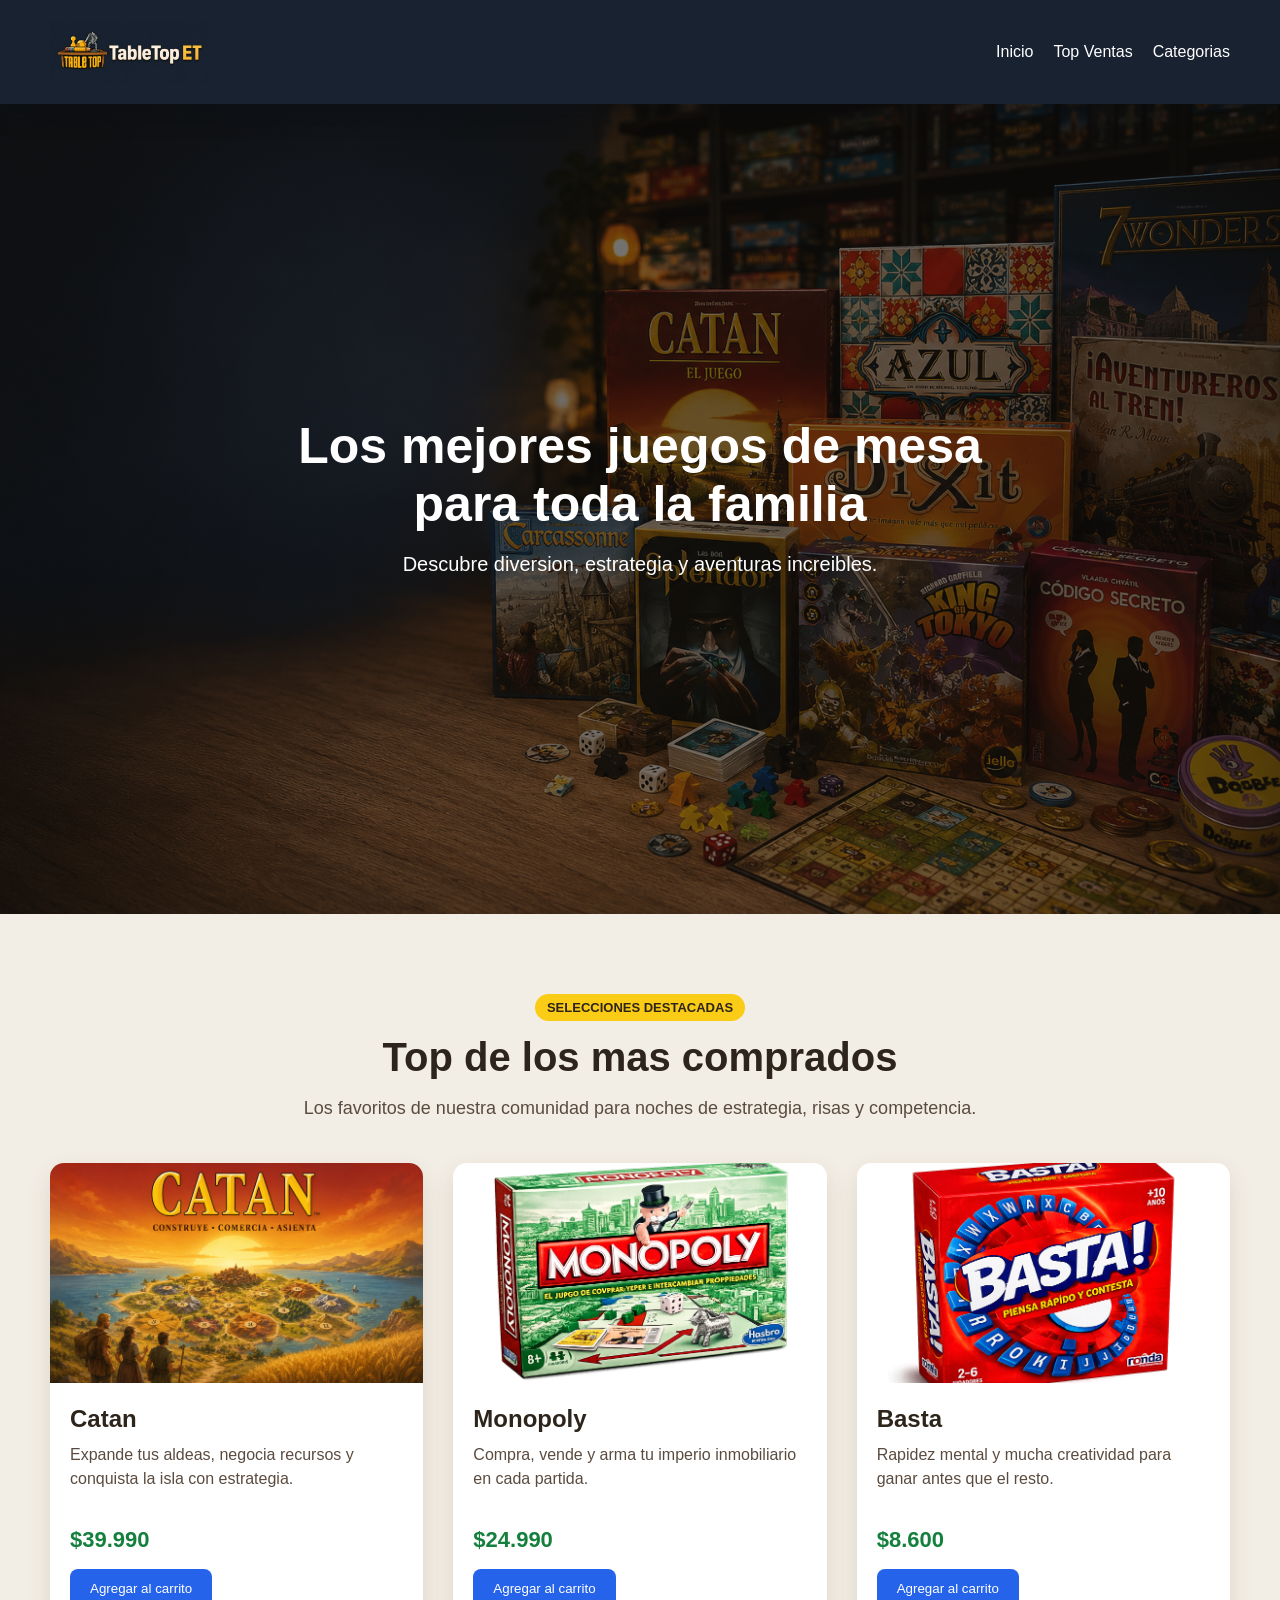
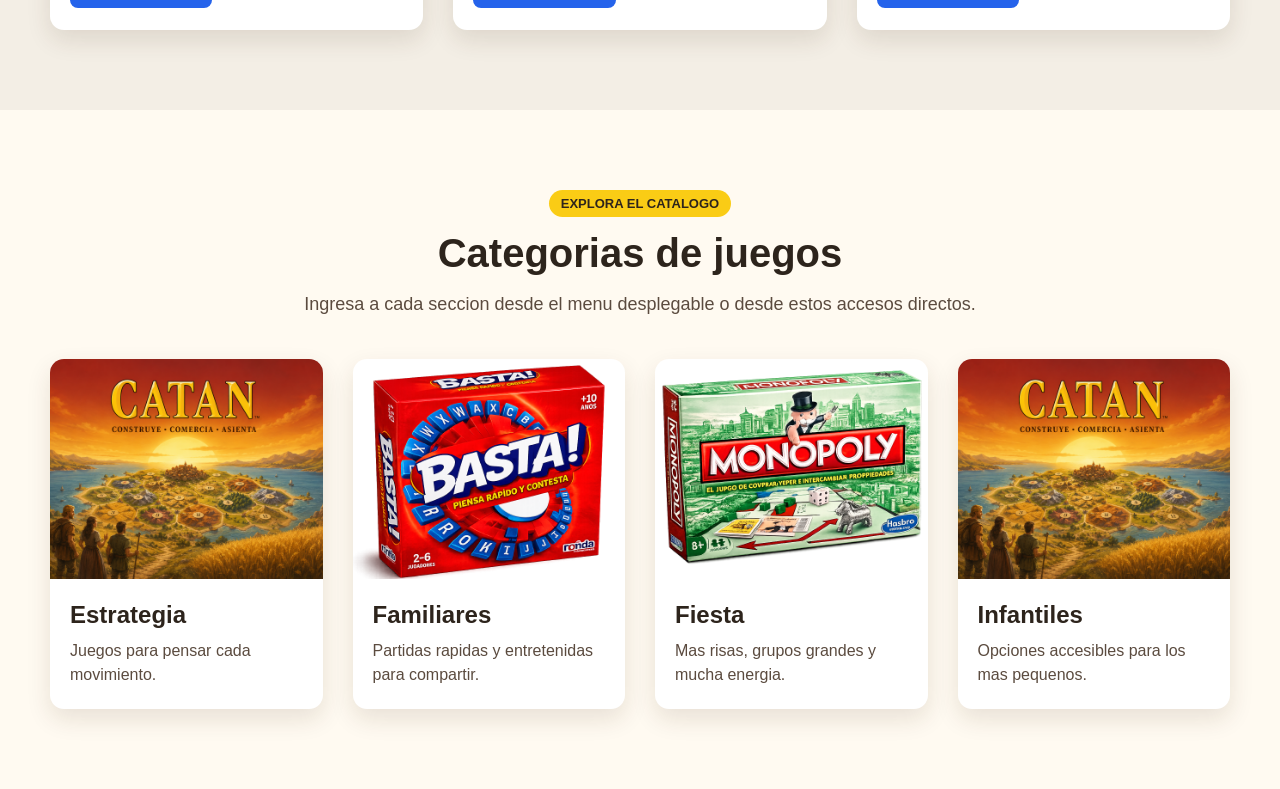
==== index.html @ 12d7c167 "Inicio Web" ====
<!DOCTYPE html>
<html lang="es">
<head>
    <meta charset="UTF-8">
    <meta name="viewport" content="width=device-width, initial-scale=1.0">
    <title>TableTop ET</title>
    <link rel="stylesheet" href="css/style.css">
</head>
<body>
    <header>
        <div class="logo">
            <a href="index.html" class="logo-link">
                <img src="img/logo-navbar.png" alt="Logo de TableTop ET" class="logo-image">
            </a>
        </div>

        <nav>
            <ul>
                <li><a href="index.html#inicio">Inicio</a></li>
                <li><a href="index.html#top">Top Ventas</a></li>
                <li class="dropdown">
                    <a href="index.html#categorias">Categorias</a>
                    <ul class="dropdown-menu">
                        <li><a href="estrategia.html">Estrategia</a></li>
                        <li><a href="familiares.html">Familiares</a></li>
                        <li><a href="fiesta.html">Fiesta</a></li>
                        <li><a href="infantiles.html">Infantiles</a></li>
                    </ul>
                </li>
            </ul>
        </nav>
    </header>

    <section class="hero" id="inicio">
        <div class="hero-content">
            <h2>Los mejores juegos de mesa para toda la familia</h2>
            <p>Descubre diversion, estrategia y aventuras increibles.</p>
        </div>
    </section>

    <section class="productos" id="top">
        <div class="section-heading">
            <span class="eyebrow">Selecciones destacadas</span>
            <h2>Top de los mas comprados</h2>
            <p>Los favoritos de nuestra comunidad para noches de estrategia, risas y competencia.</p>
        </div>

        <div class="contenedor-productos">
            <div class="card">
                <img src="img/catan.png" alt="Catan">
                <h3>Catan</h3>
                <p>Expande tus aldeas, negocia recursos y conquista la isla con estrategia.</p>
                <span>$39.990</span>
                <button onclick="agregarCarrito('Catan')">Agregar al carrito</button>
            </div>

            <div class="card">
                <img src="img/monopoly.png" alt="Monopoly">
                <h3>Monopoly</h3>
                <p>Compra, vende y arma tu imperio inmobiliario en cada partida.</p>
                <span>$24.990</span>
                <button onclick="agregarCarrito('Monopoly')">Agregar al carrito</button>
            </div>

            <div class="card">
                <img src="img/basta.png" alt="Basta">
                <h3>Basta</h3>
                <p>Rapidez mental y mucha creatividad para ganar antes que el resto.</p>
                <span>$8.600</span>
                <button onclick="agregarCarrito('Basta')">Agregar al carrito</button>
            </div>
        </div>
    </section>

    <section class="categorias" id="categorias">
        <div class="section-heading">
            <span class="eyebrow">Explora el catalogo</span>
            <h2>Categorias de juegos</h2>
            <p>Ingresa a cada seccion desde el menu desplegable o desde estos accesos directos.</p>
        </div>

        <div class="contenedor-categorias">
            <a class="categoria-link" href="estrategia.html">
                <img src="img/catan.png" alt="Categoria Estrategia">
                <div class="categoria-link-texto">
                    <h3>Estrategia</h3>
                    <p>Juegos para pensar cada movimiento.</p>
                </div>
            </a>

            <a class="categoria-link" href="familiares.html">
                <img src="img/basta.png" alt="Categoria Familiares">
                <div class="categoria-link-texto">
                    <h3>Familiares</h3>
                    <p>Partidas rapidas y entretenidas para compartir.</p>
                </div>
            </a>

            <a class="categoria-link" href="fiesta.html">
                <img src="img/monopoly.png" alt="Categoria Fiesta">
                <div class="categoria-link-texto">
                    <h3>Fiesta</h3>
                    <p>Mas risas, grupos grandes y mucha energia.</p>
                </div>
            </a>

            <a class="categoria-link" href="infantiles.html">
                <img src="img/catan.png" alt="Categoria Infantiles">
                <div class="categoria-link-texto">
                    <h3>Infantiles</h3>
                    <p>Opciones accesibles para los mas pequenos.</p>
                </div>
            </a>
        </div>
    </section>

    <script src="js/script.js"></script>
</body>
</html>
---- css/style.css ----
:root {
    --color-brand-dark: #182230;
    --color-brand-gold: #f4c542;
    --color-accent: #facc15;
    --color-accent-hover: #eab308;
    --color-page-bg: #f3eee5;
    --color-section-bg: #fffaf1;
    --color-surface: white;
    --color-text: #2d241c;
    --color-text-soft: #5b4b3f;
    --color-text-light: white;
    --color-text-warm: #fff4df;
    --color-success: #15803d;
    --color-button: #2563eb;
    --color-button-hover: #1d4ed8;
    --overlay-hero-start: rgba(20, 17, 14, 0.6);
    --overlay-hero-end: rgba(20, 17, 14, 0.55);
    --overlay-dropdown-hover: rgba(244, 197, 66, 0.18);
    --overlay-mobile-menu: rgba(255, 255, 255, 0.08);
    --overlay-mobile-menu-hover: rgba(250, 204, 21, 0.2);
    --shadow-header: 0 10px 22px rgba(10, 15, 22, 0.3);
    --shadow-dropdown: 0 12px 26px rgba(0, 0, 0, 0.18);
    --shadow-card: 0 10px 24px rgba(69, 44, 17, 0.12);
    --shadow-card-hover: 0 16px 30px rgba(69, 44, 17, 0.18);
    --radius-sm: 8px;
    --radius-md: 10px;
    --radius-lg: 14px;
    --radius-pill: 999px;
    --transition-base: 0.3s;
    --section-padding: 80px 50px;
    --section-padding-mobile: 60px 20px;
    --grid-gap: 30px;
}

* {
    margin: 0;
    padding: 0;
    box-sizing: border-box;
    font-family: Arial, Helvetica, sans-serif;
}

body {
    background: var(--color-page-bg);
    color: var(--color-text);
}

header {
    background-color: var(--color-brand-dark);
    color: var(--color-text-light);
    display: flex;
    justify-content: space-between;
    align-items: center;
    padding: 20px 50px;
    position: sticky;
    top: 0;
    z-index: 1000;
    box-shadow: var(--shadow-header);
}

.logo-link {
    display: flex;
    align-items: center;
    color: var(--color-text-light);
    text-decoration: none;
}

.logo-image {
    display: block;
    width: auto;
    height: 64px;
    object-fit: contain;
    filter: none;
    background-color: var(--color-brand-dark);
}

nav ul {
    list-style: none;
    display: flex;
    align-items: center;
    gap: 20px;
}

nav li {
    position: relative;
}

nav a {
    text-decoration: none;
    color: var(--color-text-light);
    transition: var(--transition-base);
}

nav a:hover {
    color: var(--color-brand-gold);
}

.dropdown-menu {
    position: absolute;
    top: 100%;
    left: 0;
    min-width: 180px;
    padding: 8px 0;
    display: none;
    flex-direction: column;
    gap: 0;
    background: var(--color-brand-dark);
    border-radius: var(--radius-md);
    box-shadow: var(--shadow-dropdown);
}

.dropdown:hover .dropdown-menu {
    display: flex;
}

.dropdown {
    position: relative;
}

.dropdown::after {
    content: "";
    position: absolute;
    left: 0;
    top: 100%;
    width: 100%;
    height: 10px;
}

.dropdown-menu li {
    width: 100%;
}

.dropdown-menu a {
    display: block;
    padding: 10px 16px;
    color: var(--color-text-warm);
}

.dropdown-menu a:hover {
    background: var(--overlay-dropdown-hover);
    color: var(--color-brand-gold);
}

.hero,
.page-hero {
    min-height: 90vh;
    padding: 40px 20px;
    background: linear-gradient(var(--overlay-hero-start), var(--overlay-hero-end)),
    url("../img/fondo.png");
    background-size: cover;
    background-position: center;
    display: flex;
    justify-content: center;
    align-items: center;
    text-align: center;
    color: var(--color-text-light);
}

.page-hero {
    min-height: 55vh;
}

.hero-content {
    max-width: 720px;
}

.hero-content h2 {
    font-size: 50px;
    margin-bottom: 20px;
}

.hero-content p {
    font-size: 20px;
    margin-bottom: 25px;
}

.hero-content button,
.hero-link {
    display: inline-block;
    padding: 15px 30px;
    border: none;
    background-color: var(--color-accent);
    color: black;
    font-size: 16px;
    cursor: pointer;
    border-radius: var(--radius-sm);
    transition: var(--transition-base);
    text-decoration: none;
}

.hero-content button:hover,
.hero-link:hover {
    background-color: var(--color-accent-hover);
}

.productos,
.categorias {
    padding: var(--section-padding);
}

.categorias {
    background: var(--color-section-bg);
}

.section-heading {
    max-width: 760px;
    margin: 0 auto 40px;
    text-align: center;
}

.section-heading.section-heading-left {
    margin: 0 0 40px;
    text-align: left;
}

.eyebrow {
    display: inline-block;
    margin-bottom: 14px;
    padding: 6px 12px;
    border-radius: var(--radius-pill);
    background: var(--color-accent);
    color: var(--color-text);
    font-size: 13px;
    font-weight: bold;
    text-transform: uppercase;
}

.section-heading h2 {
    margin-bottom: 14px;
    font-size: 40px;
}

.section-heading p {
    font-size: 18px;
    line-height: 1.6;
    color: var(--color-text-soft);
}

.contenedor-productos,
.contenedor-categorias {
    display: grid;
    grid-template-columns: repeat(auto-fit, minmax(240px, 1fr));
    gap: var(--grid-gap);
}

.card {
    background-color: var(--color-surface);
    border-radius: var(--radius-lg);
    overflow: hidden;
    box-shadow: var(--shadow-card);
    transition: transform var(--transition-base), box-shadow var(--transition-base);
}

.card:hover,
.categoria-link:hover {
    transform: translateY(-8px);
    box-shadow: var(--shadow-card-hover);
}

.card img,
.categoria-link img {
    width: 100%;
    height: 220px;
    object-fit: cover;
}

.card h3 {
    margin: 18px 20px 10px;
    font-size: 24px;
}

.card p {
    min-height: 72px;
    margin: 0 20px 12px;
    line-height: 1.5;
    color: var(--color-text-soft);
}

.card span {
    display: block;
    margin: 0 20px 16px;
    font-size: 22px;
    font-weight: bold;
    color: var(--color-success);
}

.card button {
    margin: 0 20px 22px;
    padding: 12px 20px;
    border: none;
    background-color: var(--color-button);
    color: var(--color-text-light);
    border-radius: var(--radius-sm);
    cursor: pointer;
    transition: var(--transition-base);
}

.card button:hover {
    background-color: var(--color-button-hover);
}

.categoria-link {
    display: block;
    background: var(--color-surface);
    border-radius: var(--radius-lg);
    overflow: hidden;
    color: inherit;
    text-decoration: none;
    box-shadow: var(--shadow-card);
    transition: transform var(--transition-base), box-shadow var(--transition-base);
}

.categoria-link-texto {
    padding: 18px 20px 22px;
}

.categoria-link-texto h3 {
    margin-bottom: 10px;
    font-size: 24px;
}

.categoria-link-texto p {
    color: var(--color-text-soft);
    line-height: 1.5;
}

@media (max-width: 768px) {
    header {
        flex-direction: column;
        gap: 15px;
        padding: 20px;
    }

    nav ul {
        flex-direction: column;
        text-align: center;
        gap: 12px;
    }

    .logo-image {
        height: 54px;
    }

    .dropdown-menu {
        position: static;
        display: flex;
        min-width: 100%;
        margin-top: 10px;
        box-shadow: none;
        background: var(--overlay-mobile-menu);
    }

    .dropdown-menu a {
        color: var(--color-text-light);
    }

    .dropdown-menu a:hover {
        background: var(--overlay-mobile-menu-hover);
        color: var(--color-accent);
    }

    .hero-content h2 {
        font-size: 35px;
    }

    .hero-content p,
    .section-heading p {
        font-size: 16px;
    }

    .productos,
    .categorias {
        padding: var(--section-padding-mobile);
    }

    .section-heading h2 {
        font-size: 32px;
    }
}
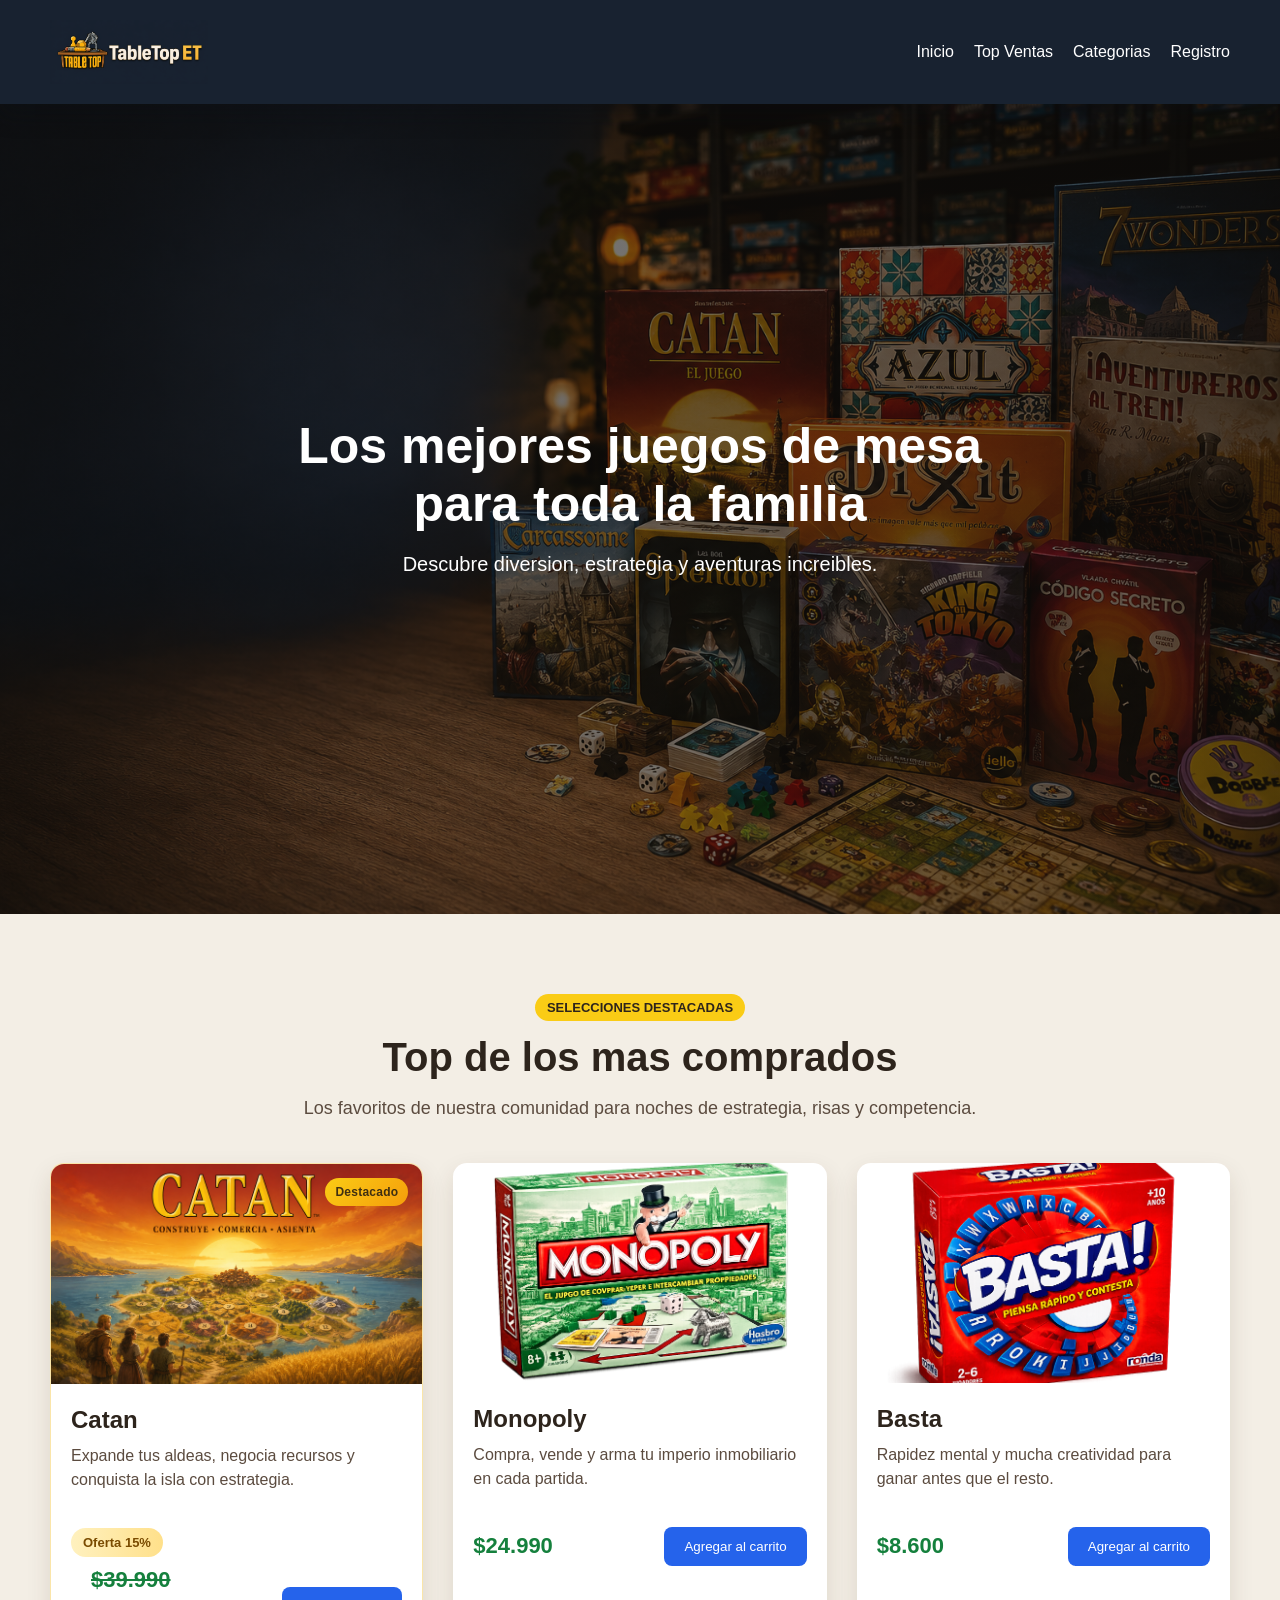
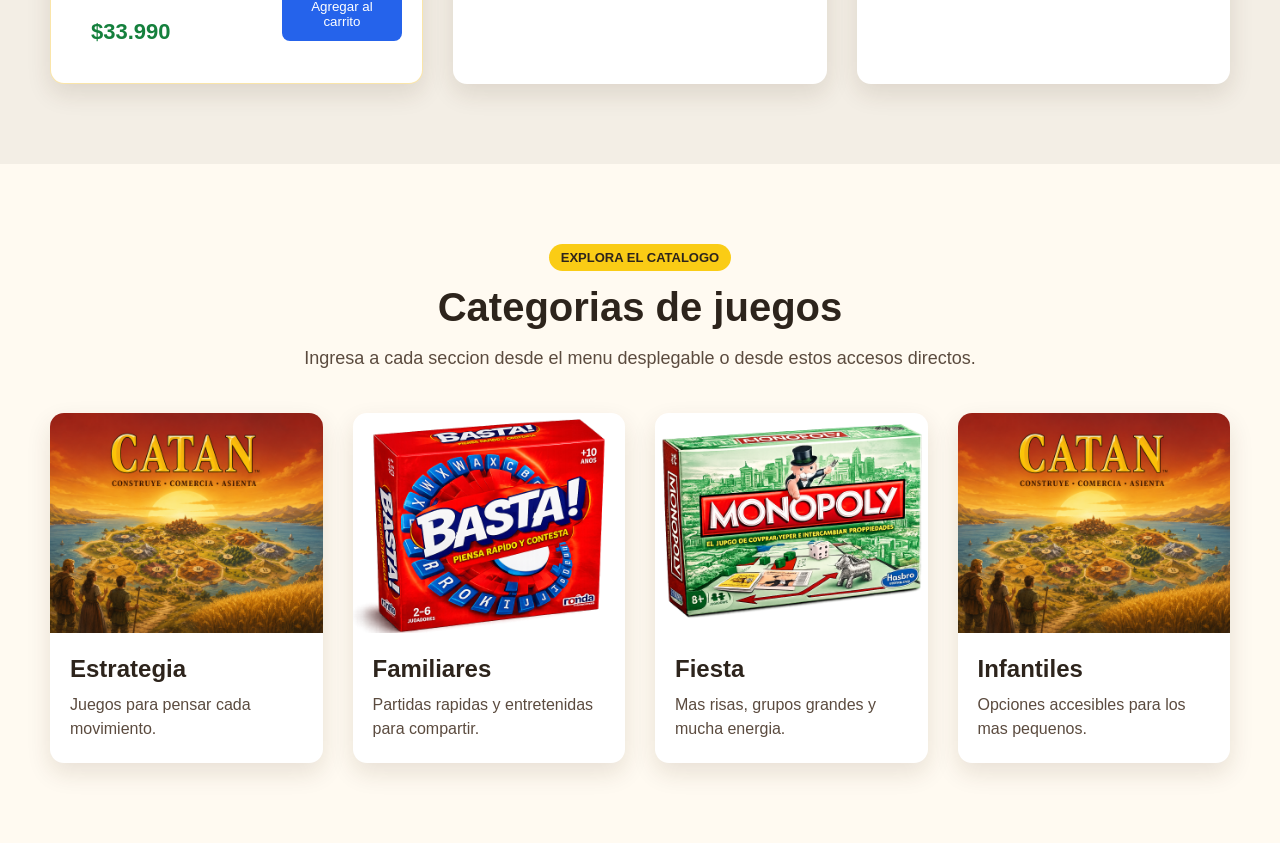
==== commit b8d6de0a: "update py" ====
--- a/index.html
+++ b/index.html
@@ -27,6 +27,7 @@
                         <li><a href="infantiles.html">Infantiles</a></li>
                     </ul>
                 </li>
+                <li><a href="formulario.html">Registro</a></li>
             </ul>
         </nav>
     </header>
@@ -46,28 +47,38 @@
         </div>
 
         <div class="contenedor-productos">
-            <div class="card">
+            <div class="card card-oferta">
                 <img src="img/catan.png" alt="Catan">
                 <h3>Catan</h3>
                 <p>Expande tus aldeas, negocia recursos y conquista la isla con estrategia.</p>
-                <span>$39.990</span>
-                <button onclick="agregarCarrito('Catan')">Agregar al carrito</button>
+                <div class="estado-descuento">Oferta 15%</div>
+                <div class="card-acciones">
+                    <div class="precio-contenedor">
+                        <span class="precio-original">$39.990</span>
+                        <span class="precio-oferta">$33.990</span>
+                    </div>
+                    <button onclick="agregarCarrito('Catan')">Agregar al carrito</button>
+                </div>
             </div>
 
             <div class="card">
                 <img src="img/monopoly.png" alt="Monopoly">
                 <h3>Monopoly</h3>
                 <p>Compra, vende y arma tu imperio inmobiliario en cada partida.</p>
-                <span>$24.990</span>
-                <button onclick="agregarCarrito('Monopoly')">Agregar al carrito</button>
+                <div class="card-acciones">
+                    <span>$24.990</span>
+                    <button onclick="agregarCarrito('Monopoly')">Agregar al carrito</button>
+                </div>
             </div>
 
             <div class="card">
                 <img src="img/basta.png" alt="Basta">
                 <h3>Basta</h3>
                 <p>Rapidez mental y mucha creatividad para ganar antes que el resto.</p>
-                <span>$8.600</span>
-                <button onclick="agregarCarrito('Basta')">Agregar al carrito</button>
+                <div class="card-acciones">
+                    <span>$8.600</span>
+                    <button onclick="agregarCarrito('Basta')">Agregar al carrito</button>
+                </div>
             </div>
         </div>
     </section>
--- a/css/style.css
+++ b/css/style.css
@@ -1,3 +1,6 @@
+/* =========================
+   Global
+========================= */
 :root {
     --color-brand-dark: #182230;
     --color-brand-gold: #f4c542;
@@ -32,6 +35,9 @@
     --grid-gap: 30px;
 }
 
+/* =========================
+   Base
+========================= */
 * {
     margin: 0;
     padding: 0;
@@ -44,6 +50,9 @@
     color: var(--color-text);
 }
 
+/* =========================
+   Header y Nav
+========================= */
 header {
     background-color: var(--color-brand-dark);
     color: var(--color-text-light);
@@ -92,6 +101,19 @@
 
 nav a:hover {
     color: var(--color-brand-gold);
+}
+
+.dropdown {
+    position: relative;
+}
+
+.dropdown::after {
+    content: "";
+    position: absolute;
+    left: 0;
+    top: 100%;
+    width: 100%;
+    height: 10px;
 }
 
 .dropdown-menu {
@@ -112,19 +134,6 @@
     display: flex;
 }
 
-.dropdown {
-    position: relative;
-}
-
-.dropdown::after {
-    content: "";
-    position: absolute;
-    left: 0;
-    top: 100%;
-    width: 100%;
-    height: 10px;
-}
-
 .dropdown-menu li {
     width: 100%;
 }
@@ -140,6 +149,9 @@
     color: var(--color-brand-gold);
 }
 
+/* =========================
+   Inicio
+========================= */
 .hero,
 .page-hero {
     min-height: 90vh;
@@ -161,11 +173,13 @@
 
 .hero-content {
     max-width: 720px;
+    animation: heroFadeUp 0.9s ease-out both;
 }
 
 .hero-content h2 {
     font-size: 50px;
     margin-bottom: 20px;
+    animation: heroGlow 4s ease-in-out infinite;
 }
 
 .hero-content p {
@@ -192,6 +206,9 @@
     background-color: var(--color-accent-hover);
 }
 
+/* =========================
+   General
+========================= */
 .productos,
 .categorias {
     padding: var(--section-padding);
@@ -235,6 +252,154 @@
     color: var(--color-text-soft);
 }
 
+/* =========================
+   Formulario
+========================= */
+.formulario-seccion {
+    padding: var(--section-padding);
+    background:
+        radial-gradient(circle at top left, rgba(244, 197, 66, 0.18), transparent 32%),
+        radial-gradient(circle at bottom right, rgba(24, 34, 48, 0.14), transparent 28%),
+        linear-gradient(180deg, #f8f1e6 0%, #efe4d3 100%);
+}
+
+.formulario-card {
+    max-width: 760px;
+    margin: 0 auto;
+    padding: 36px;
+    background:
+        linear-gradient(135deg, rgba(255, 250, 241, 0.98), rgba(255, 255, 255, 0.94));
+    border-radius: var(--radius-lg);
+    border: 1px solid rgba(91, 75, 63, 0.14);
+    box-shadow: 0 18px 40px rgba(69, 44, 17, 0.16);
+    position: relative;
+    overflow: hidden;
+}
+
+.formulario-card::before {
+    content: "";
+    position: absolute;
+    inset: 0 0 auto 0;
+    height: 8px;
+    background: linear-gradient(90deg, var(--color-brand-gold), var(--color-accent), #f59e0b);
+}
+
+.formulario-card .section-heading {
+    margin-bottom: 28px;
+}
+
+.formulario-registro {
+
+    display: grid;
+    gap: 14px;
+}
+
+.campo-formulario {
+    display: grid;
+    gap: 8px;
+}
+
+.campo-password {
+    position: relative;
+    display: flex;
+    align-items: center;
+    border: 1px solid #d8c8b4;
+    border-radius: var(--radius-sm);
+    background: #fffdf8;
+    overflow: hidden;
+    transition: border-color var(--transition-base), box-shadow var(--transition-base), transform var(--transition-base);
+}
+
+.formulario-registro label {
+    font-weight: bold;
+    color: var(--color-brand-dark);
+    letter-spacing: 0.01em;
+}
+
+.formulario-registro input,
+.formulario-registro select,
+.formulario-registro textarea {
+    width: 100%;
+    padding: 13px 15px;
+    border: 1px solid #d8c8b4;
+    border-radius: var(--radius-sm);
+    background: #fffdf8;
+    color: var(--color-text);
+    font: inherit;
+    transition: border-color var(--transition-base), box-shadow var(--transition-base), transform var(--transition-base);
+}
+
+.formulario-registro input::placeholder,
+.formulario-registro textarea::placeholder {
+    color: #8b7766;
+}
+
+.formulario-registro input:focus,
+.formulario-registro select:focus,
+.formulario-registro textarea:focus {
+    outline: none;
+    border-color: var(--color-brand-gold);
+    box-shadow: 0 0 0 4px rgba(244, 197, 66, 0.18);
+    transform: translateY(-1px);
+}
+
+.formulario-registro textarea {
+    resize: vertical;
+    min-height: 120px;
+}
+
+.campo-password input {
+    border: none;
+    border-radius: 0;
+    box-shadow: none;
+    background: transparent;
+    padding-right: 10px;
+}
+
+.campo-password input:focus {
+    border: none;
+    box-shadow: none;
+    transform: none;
+}
+
+.campo-password:focus-within {
+    border-color: var(--color-brand-gold);
+    box-shadow: 0 0 0 4px rgba(244, 197, 66, 0.18);
+    transform: translateY(-1px);
+}
+
+.mensaje-error {
+    min-height: 20px;
+    color: #b42318;
+    font-size: 14px;
+    font-weight: 600;
+}
+
+.mensaje-ayuda {
+    color: var(--color-text-soft);
+    font-size: 14px;
+}
+
+.campo-invalido {
+    border-color: #dc2626 !important;
+    box-shadow: 0 0 0 4px rgba(220, 38, 38, 0.12) !important;
+}
+
+.campo-valido {
+    border-color: #15803d !important;
+    box-shadow: 0 0 0 4px rgba(21, 128, 61, 0.12) !important;
+}
+
+.acciones-formulario {
+    display: flex;
+    gap: 14px;
+    flex-wrap: wrap;
+    margin-top: 6px;
+}
+
+/* =========================
+   Componentes 
+========================= */
 .contenedor-productos,
 .contenedor-categorias {
     display: grid;
@@ -248,6 +413,17 @@
     overflow: hidden;
     box-shadow: var(--shadow-card);
     transition: transform var(--transition-base), box-shadow var(--transition-base);
+    animation: cardReveal 0.75s ease both;
+}
+
+.contenedor-productos .card:nth-child(2),
+.contenedor-categorias > *:nth-child(2) {
+    animation-delay: 0.12s;
+}
+
+.contenedor-productos .card:nth-child(3),
+.contenedor-categorias > *:nth-child(3) {
+    animation-delay: 0.24s;
 }
 
 .card:hover,
@@ -273,6 +449,45 @@
     margin: 0 20px 12px;
     line-height: 1.5;
     color: var(--color-text-soft);
+}
+
+.estado-descuento {
+    display: inline-flex;
+    align-items: center;
+    margin: 0 20px 10px;
+    padding: 7px 12px;
+    border-radius: var(--radius-pill);
+    background: #f2e8d8;
+    color: #7b6145;
+    font-size: 13px;
+    font-weight: bold;
+}
+
+.card-oferta {
+    position: relative;
+    border: 1px solid rgba(244, 197, 66, 0.45);
+}
+
+.card-oferta::before {
+    content: "Destacado";
+    position: absolute;
+    top: 14px;
+    right: 14px;
+    padding: 7px 10px;
+    border-radius: var(--radius-pill);
+    background: linear-gradient(135deg, #facc15, #f59e0b);
+    color: #3f2f12;
+    font-size: 12px;
+    font-weight: bold;
+    letter-spacing: 0.02em;
+    animation: offerPulse 2.4s ease-in-out infinite;
+}
+
+.card-oferta .estado-descuento {
+    background: linear-gradient(90deg, #fff1bf, #ffe08a, #fff1bf);
+    background-size: 200% 100%;
+    color: #7a4b00;
+    animation: offerShimmer 2.8s linear infinite;
 }
 
 .card span {
@@ -283,8 +498,41 @@
     color: var(--color-success);
 }
 
+.card-acciones {
+    display: flex;
+    align-items: center;
+    justify-content: space-between;
+    gap: 14px;
+    margin: 0 20px 22px;
+}
+
+.card-acciones > span {
+    margin: 0;
+}
+
+.precio-contenedor {
+    display: flex;
+    align-items: baseline;
+    gap: 10px;
+    margin: 0;
+    flex-wrap: wrap;
+}
+
+.precio-original {
+    font-size: 18px;
+    color: #9b8a78;
+    text-decoration: line-through;
+    font-weight: 600;
+}
+
+.precio-oferta {
+    font-size: 24px;
+    color: var(--color-success);
+    font-weight: bold;
+}
+
 .card button {
-    margin: 0 20px 22px;
+    margin: 0;
     padding: 12px 20px;
     border: none;
     background-color: var(--color-button);
@@ -292,6 +540,7 @@
     border-radius: var(--radius-sm);
     cursor: pointer;
     transition: var(--transition-base);
+    animation: buttonFloat 3.2s ease-in-out infinite;
 }
 
 .card button:hover {
@@ -307,6 +556,7 @@
     text-decoration: none;
     box-shadow: var(--shadow-card);
     transition: transform var(--transition-base), box-shadow var(--transition-base);
+    animation: cardReveal 0.75s ease both;
 }
 
 .categoria-link-texto {
@@ -323,6 +573,160 @@
     line-height: 1.5;
 }
 
+.acciones-formulario button {
+    width: auto;
+    min-width: 180px;
+    padding: 14px 24px;
+    border: none;
+    border-radius: var(--radius-pill);
+    background: linear-gradient(135deg, var(--color-brand-dark), #24364d);
+    color: var(--color-text-light);
+    font: inherit;
+    font-weight: bold;
+    letter-spacing: 0.03em;
+    text-transform: uppercase;
+    cursor: pointer;
+    box-shadow: 0 14px 28px rgba(24, 34, 48, 0.24);
+    transition: transform var(--transition-base), box-shadow var(--transition-base), background var(--transition-base);
+}
+
+.acciones-formulario button:hover {
+    background: linear-gradient(135deg, #223147, #314665);
+    transform: translateY(-2px);
+    box-shadow: 0 18px 30px rgba(24, 34, 48, 0.28);
+}
+
+.acciones-formulario button:active {
+    transform: translateY(0);
+}
+
+.btn-secondary {
+    background: linear-gradient(135deg, #c8b79f, #b59f84);
+    color: #2d241c;
+    box-shadow: 0 14px 28px rgba(91, 75, 63, 0.18);
+}
+
+.btn-secondary:hover {
+    background: linear-gradient(135deg, #bca88b, #a89173);
+}
+
+.toggle-password {
+    flex: 0 0 44px;
+    width: 44px;
+    height: 44px;
+    min-width: 44px;
+    padding: 0;
+    border: none;
+    border-radius: 0;
+    background: transparent;
+    box-shadow: none;
+    cursor: pointer;
+    display: flex;
+    align-items: center;
+    justify-content: center;
+    color: #8a7a68;
+    transition: opacity var(--transition-base), transform var(--transition-base), color var(--transition-base);
+}
+
+.toggle-password:hover {
+    background: transparent;
+    box-shadow: none;
+    opacity: 0.8;
+    transform: scale(1.05);
+}
+
+.toggle-password:focus-visible {
+    outline: 2px solid var(--color-brand-gold);
+    outline-offset: 2px;
+    border-radius: 50%;
+}
+
+.icono-ojo {
+    width: 20px;
+    height: 20px;
+    color: #857667;
+    fill: none;
+    stroke: currentColor;
+    stroke-width: 1.8;
+    stroke-linecap: round;
+    stroke-linejoin: round;
+}
+
+.toggle-password.password-visible {
+    color: var(--color-brand-dark);
+}
+
+.toggle-password.password-visible .icono-ojo-linea {
+    display: none;
+}
+
+@keyframes heroFadeUp {
+    from {
+        opacity: 0;
+        transform: translateY(28px);
+    }
+    to {
+        opacity: 1;
+        transform: translateY(0);
+    }
+}
+
+@keyframes heroGlow {
+    0%,
+    100% {
+        text-shadow: 0 0 0 rgba(244, 197, 66, 0);
+    }
+    50% {
+        text-shadow: 0 8px 24px rgba(244, 197, 66, 0.28);
+    }
+}
+
+@keyframes cardReveal {
+    from {
+        opacity: 0;
+        transform: translateY(24px);
+    }
+    to {
+        opacity: 1;
+        transform: translateY(0);
+    }
+}
+
+@keyframes buttonFloat {
+    0%,
+    100% {
+        transform: translateY(0);
+    }
+    50% {
+        transform: translateY(-2px);
+    }
+}
+
+@keyframes offerPulse {
+    0%,
+    100% {
+        transform: scale(1);
+        box-shadow: 0 0 0 rgba(245, 158, 11, 0);
+    }
+    50% {
+        transform: scale(1.04);
+        box-shadow: 0 10px 20px rgba(245, 158, 11, 0.22);
+    }
+}
+
+@keyframes offerShimmer {
+    0%,
+    100% {
+        background-position: 0% 50%;
+    }
+    50% {
+        background-position: 100% 50%;
+    }
+}
+
+/* =========================
+    Responsividad
+========================= */
 @media (max-width: 768px) {
     header {
         flex-direction: column;
@@ -368,11 +772,36 @@
     }
 
     .productos,
-    .categorias {
+    .categorias,
+    .formulario-seccion {
         padding: var(--section-padding-mobile);
+    }
+
+    .formulario-card {
+        padding: 24px;
     }
 
     .section-heading h2 {
         font-size: 32px;
     }
-}
+
+    .acciones-formulario button {
+        width: 100%;
+        padding: 13px 20px;
+    }
+
+    .card-acciones {
+        flex-direction: column;
+        align-items: flex-start;
+    }
+
+    .card-acciones .precio-contenedor,
+    .card-acciones > span,
+    .card-acciones button {
+        width: 100%;
+    }
+
+    .campo-password {
+        position: relative;
+    }
+}
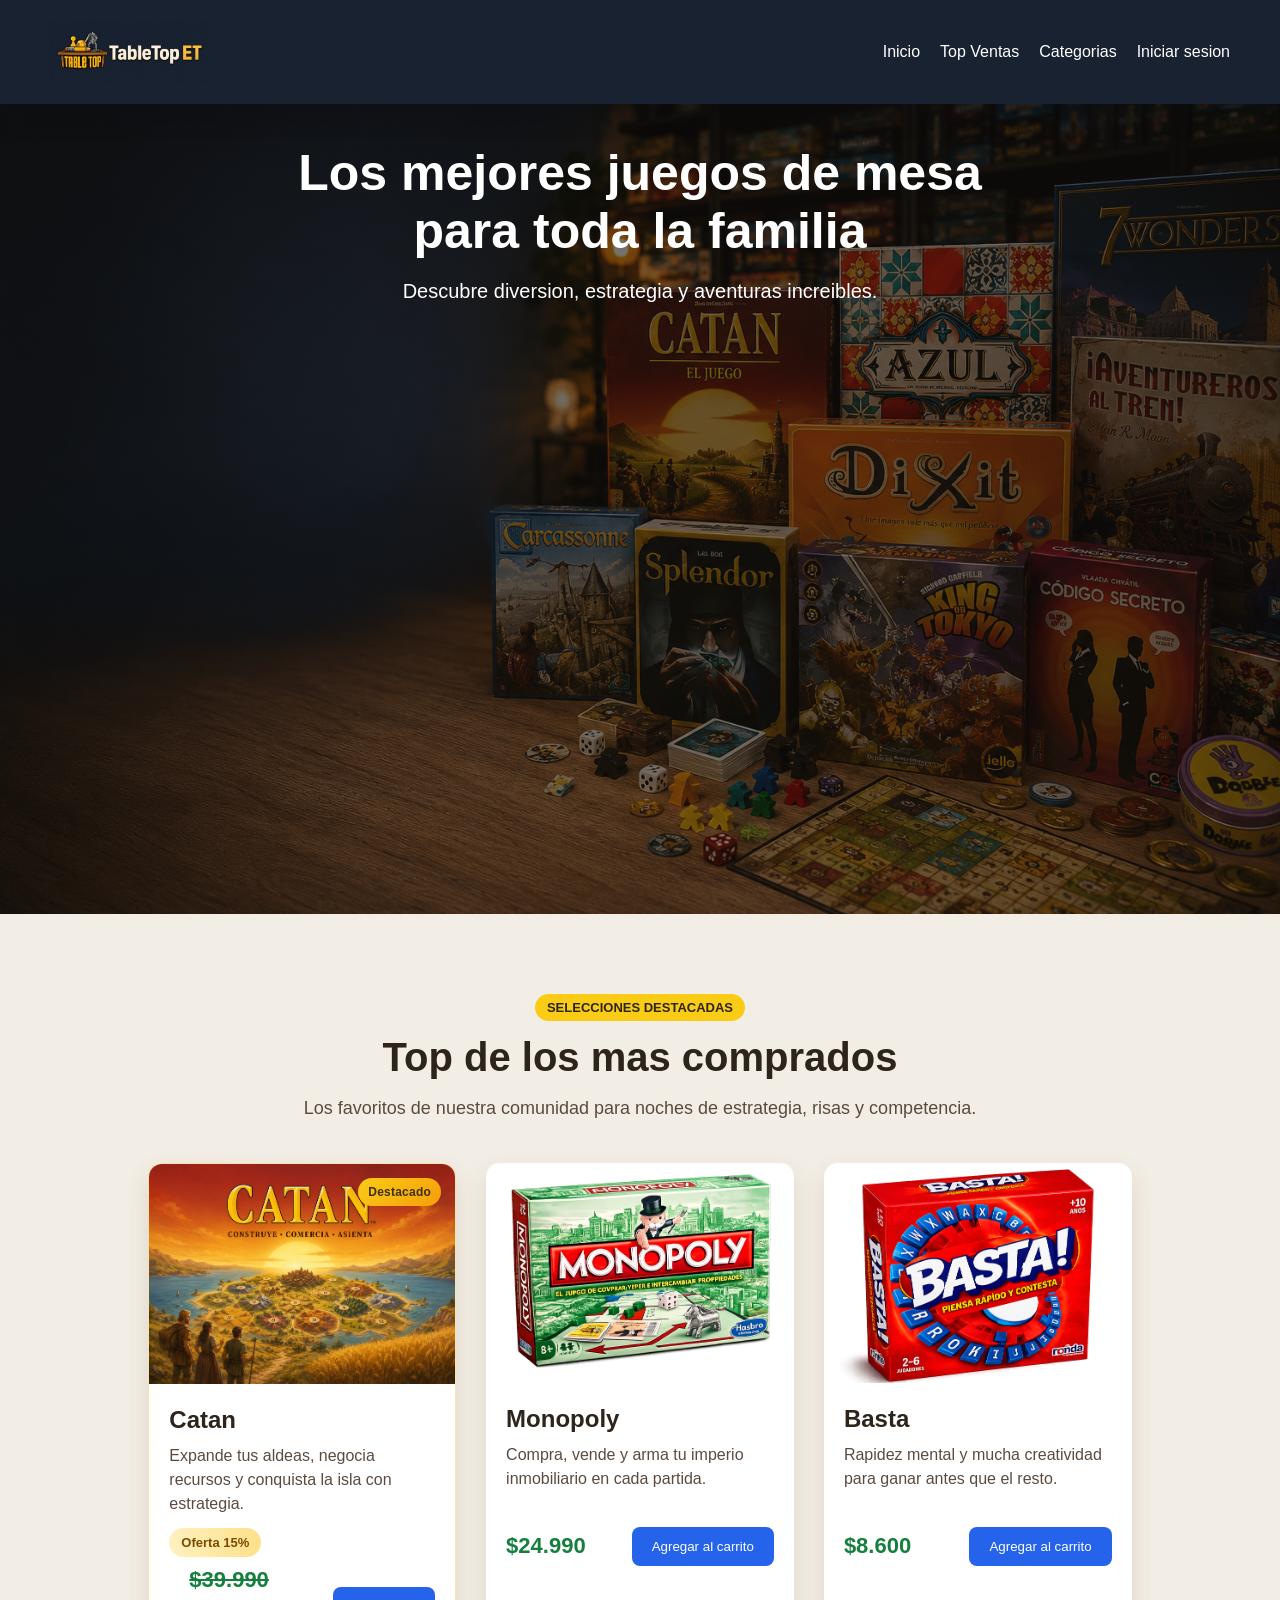
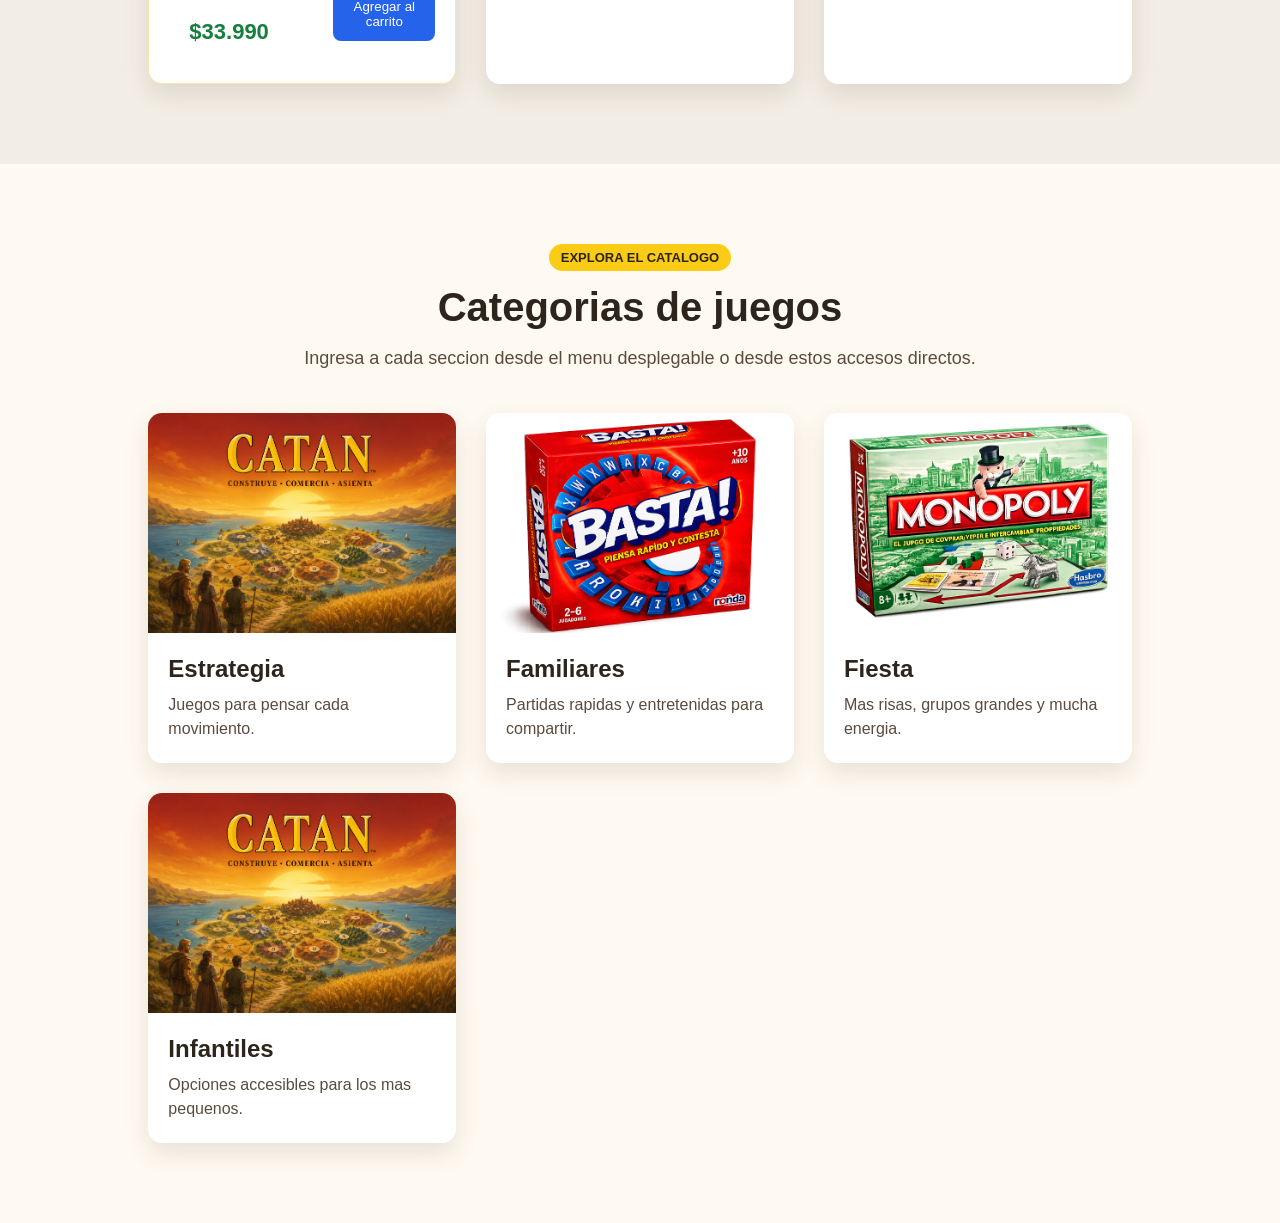
==== commit 532d9e39: "update" ====
--- a/index.html
+++ b/index.html
@@ -7,14 +7,20 @@
     <link rel="stylesheet" href="css/style.css">
 </head>
 <body>
-    <header>
+    <header class="site-header">
         <div class="logo">
             <a href="index.html" class="logo-link">
                 <img src="img/logo-navbar.png" alt="Logo de TableTop ET" class="logo-image">
             </a>
         </div>
 
-        <nav>
+        <button class="nav-toggle" type="button" aria-expanded="false" aria-controls="site-navigation" aria-label="Abrir menu">
+            <span></span>
+            <span></span>
+            <span></span>
+        </button>
+
+        <nav id="site-navigation">
             <ul>
                 <li><a href="index.html#inicio">Inicio</a></li>
                 <li><a href="index.html#top">Top Ventas</a></li>
@@ -27,7 +33,7 @@
                         <li><a href="infantiles.html">Infantiles</a></li>
                     </ul>
                 </li>
-                <li><a href="formulario.html">Registro</a></li>
+                <li><a href="loguin.html">Iniciar sesion</a></li>
             </ul>
         </nav>
     </header>
--- a/css/style.css
+++ b/css/style.css
@@ -56,14 +56,22 @@
 header {
     background-color: var(--color-brand-dark);
     color: var(--color-text-light);
-    display: flex;
-    justify-content: space-between;
+    display: grid;
+    grid-template-columns: repeat(12, minmax(0, 1fr));
     align-items: center;
     padding: 20px 50px;
     position: sticky;
     top: 0;
     z-index: 1000;
     box-shadow: var(--shadow-header);
+}
+
+.site-header.nav-open {
+    box-shadow: 0 14px 26px rgba(10, 15, 22, 0.34);
+}
+
+.logo {
+    grid-column: 1 / span 3;
 }
 
 .logo-link {
@@ -87,6 +95,78 @@
     display: flex;
     align-items: center;
     gap: 20px;
+}
+
+nav {
+    grid-column: 4 / -1;
+    justify-self: end;
+}
+
+.nav-toggle {
+    display: none;
+    grid-template-rows: repeat(3, 1fr);
+    justify-items: center;
+    align-items: center;
+    row-gap: 1px;
+    width: 52px;
+    height: 52px;
+    border: 1px solid rgba(244, 197, 66, 0.28);
+    border-radius: 16px;
+    background: linear-gradient(180deg, rgba(255, 255, 255, 0.08), rgba(255, 255, 255, 0.03));
+    color: var(--color-brand-gold);
+    box-shadow: 0 10px 18px rgba(0, 0, 0, 0.18);
+    cursor: pointer;
+    transition: transform var(--transition-base), background var(--transition-base), border-color var(--transition-base), box-shadow var(--transition-base), color var(--transition-base);
+}
+
+.nav-toggle:hover {
+    background: rgba(255, 255, 255, 0.1);
+    border-color: rgba(244, 197, 66, 0.42);
+    box-shadow: 0 12px 22px rgba(0, 0, 0, 0.22);
+    transform: translateY(-1px) scale(1.02);
+}
+
+.nav-toggle:focus-visible {
+    outline: 2px solid var(--color-brand-gold);
+    outline-offset: 3px;
+}
+
+.nav-toggle span {
+    display: block;
+    width: 22px;
+    height: 2px;
+    border-radius: 999px;
+    background: currentColor;
+    transition: transform var(--transition-base), opacity var(--transition-base), width var(--transition-base);
+}
+
+.nav-toggle span:nth-child(1) {
+    grid-row: 1;
+    transition-delay: 0s;
+    margin-top: 10px;
+}
+
+.nav-toggle span:nth-child(2) {
+    grid-row: 2;
+    transition-delay: 0.04s;
+}
+
+.nav-toggle span:nth-child(3) {
+    grid-row: 3;
+    transition-delay: 0.08s;
+    margin-bottom: 10px;
+}
+
+.site-header.nav-open .nav-toggle {
+    color: var(--color-text-light);
+    border-color: rgba(255, 255, 255, 0.22);
+    background: rgba(255, 255, 255, 0.1);
+}
+
+.site-header.nav-open .nav-toggle span {
+    transform: none;
+    opacity: 1;
+    width: 22px;
 }
 
 nav li {
@@ -160,9 +240,8 @@
     url("../img/fondo.png");
     background-size: cover;
     background-position: center;
-    display: flex;
-    justify-content: center;
-    align-items: center;
+    display: grid;
+    grid-template-columns: repeat(12, minmax(0, 1fr));
     text-align: center;
     color: var(--color-text-light);
 }
@@ -173,6 +252,8 @@
 
 .hero-content {
     max-width: 720px;
+    grid-column: 3 / span 8;
+    justify-self: center;
     animation: heroFadeUp 0.9s ease-out both;
 }
 
@@ -212,6 +293,9 @@
 .productos,
 .categorias {
     padding: var(--section-padding);
+    display: grid;
+    grid-template-columns: repeat(12, minmax(0, 1fr));
+    row-gap: 40px;
 }
 
 .categorias {
@@ -220,12 +304,14 @@
 
 .section-heading {
     max-width: 760px;
-    margin: 0 auto 40px;
+    margin: 0;
     text-align: center;
+    grid-column: 2 / span 10;
+    justify-self: center;
 }
 
 .section-heading.section-heading-left {
-    margin: 0 0 40px;
+    margin: 0;
     text-align: left;
 }
 
@@ -261,6 +347,8 @@
         radial-gradient(circle at top left, rgba(244, 197, 66, 0.18), transparent 32%),
         radial-gradient(circle at bottom right, rgba(24, 34, 48, 0.14), transparent 28%),
         linear-gradient(180deg, #f8f1e6 0%, #efe4d3 100%);
+    display: grid;
+    grid-template-columns: repeat(12, minmax(0, 1fr));
 }
 
 .formulario-card {
@@ -274,6 +362,7 @@
     box-shadow: 0 18px 40px rgba(69, 44, 17, 0.16);
     position: relative;
     overflow: hidden;
+    grid-column: 3 / span 8;
 }
 
 .formulario-card::before {
@@ -286,6 +375,7 @@
 
 .formulario-card .section-heading {
     margin-bottom: 28px;
+    grid-column: 1 / -1;
 }
 
 .formulario-registro {
@@ -380,6 +470,21 @@
     font-size: 14px;
 }
 
+.formulario-feedback {
+    margin-top: 18px;
+    font-size: 15px;
+    font-weight: 600;
+    color: var(--color-brand-dark);
+}
+
+.formulario-feedback.exito {
+    color: #0f7a35;
+}
+
+.formulario-feedback.error {
+    color: #b42318;
+}
+
 .campo-invalido {
     border-color: #dc2626 !important;
     box-shadow: 0 0 0 4px rgba(220, 38, 38, 0.12) !important;
@@ -402,6 +507,7 @@
 ========================= */
 .contenedor-productos,
 .contenedor-categorias {
+    grid-column: 2 / span 10;
     display: grid;
     grid-template-columns: repeat(auto-fit, minmax(240px, 1fr));
     gap: var(--grid-gap);
@@ -608,6 +714,30 @@
 
 .btn-secondary:hover {
     background: linear-gradient(135deg, #bca88b, #a89173);
+}
+
+.btn-registro {
+    display: inline-flex;
+    align-items: center;
+    justify-content: center;
+    min-width: 180px;
+    padding: 14px 24px;
+    border-radius: var(--radius-pill);
+    background: linear-gradient(135deg, var(--color-brand-gold), #f59e0b);
+    color: #2d241c;
+    font: inherit;
+    font-weight: bold;
+    letter-spacing: 0.03em;
+    text-transform: uppercase;
+    text-decoration: none;
+    box-shadow: 0 14px 28px rgba(245, 158, 11, 0.2);
+    transition: transform var(--transition-base), box-shadow var(--transition-base), background var(--transition-base);
+}
+
+.btn-registro:hover {
+    background: linear-gradient(135deg, #f5b301, #ea8f00);
+    transform: translateY(-2px);
+    box-shadow: 0 18px 30px rgba(245, 158, 11, 0.26);
 }
 
 .toggle-password {
@@ -729,15 +859,47 @@
 ========================= */
 @media (max-width: 768px) {
     header {
-        flex-direction: column;
-        gap: 15px;
-        padding: 20px;
+        gap: 12px;
+        padding: 16px 20px;
+        align-items: center;
+    }
+
+    .logo {
+        grid-column: 1 / span 10;
+    }
+
+    .nav-toggle {
+        grid-column: 11 / -1;
+        justify-self: end;
+    }
+
+    nav {
+        grid-column: 1 / -1;
+        justify-self: stretch;
+        display: none;
+        padding-top: 8px;
+    }
+
+    .site-header.nav-open nav {
+        display: block;
     }
 
     nav ul {
         flex-direction: column;
-        text-align: center;
-        gap: 12px;
+        align-items: stretch;
+        text-align: left;
+        gap: 8px;
+        padding: 8px 0 2px;
+        width: 100%;
+    }
+
+    nav li {
+        width: 100%;
+    }
+
+    nav a {
+        display: block;
+        padding: 10px 0;
     }
 
     .logo-image {
@@ -748,9 +910,14 @@
         position: static;
         display: flex;
         min-width: 100%;
-        margin-top: 10px;
+        margin-top: 8px;
         box-shadow: none;
         background: var(--overlay-mobile-menu);
+        border-radius: 12px;
+    }
+
+    .dropdown::after {
+        display: none;
     }
 
     .dropdown-menu a {
@@ -779,6 +946,7 @@
 
     .formulario-card {
         padding: 24px;
+        grid-column: 1 / -1;
     }
 
     .section-heading h2 {
@@ -786,6 +954,11 @@
     }
 
     .acciones-formulario button {
+        width: 100%;
+        padding: 13px 20px;
+    }
+
+    .btn-registro {
         width: 100%;
         padding: 13px 20px;
     }
@@ -805,3 +978,38 @@
         position: relative;
     }
 }
+
+@media (min-width: 769px) and (max-width: 1024px) {
+    header {
+        padding: 20px 30px;
+    }
+
+    .logo {
+        grid-column: 1 / span 4;
+    }
+
+    nav {
+        grid-column: 5 / -1;
+    }
+
+    .hero-content {
+        grid-column: 2 / span 10;
+    }
+
+    .section-heading,
+    .contenedor-productos,
+    .contenedor-categorias {
+        grid-column: 1 / -1;
+    }
+
+    .formulario-card {
+        grid-column: 2 / span 10;
+    }
+}
+
+/* Para que el boton de hamburguesa solo refleje en vista mobile */
+@media (max-width: 768px) {
+    .nav-toggle {
+        display: grid;
+    }
+}
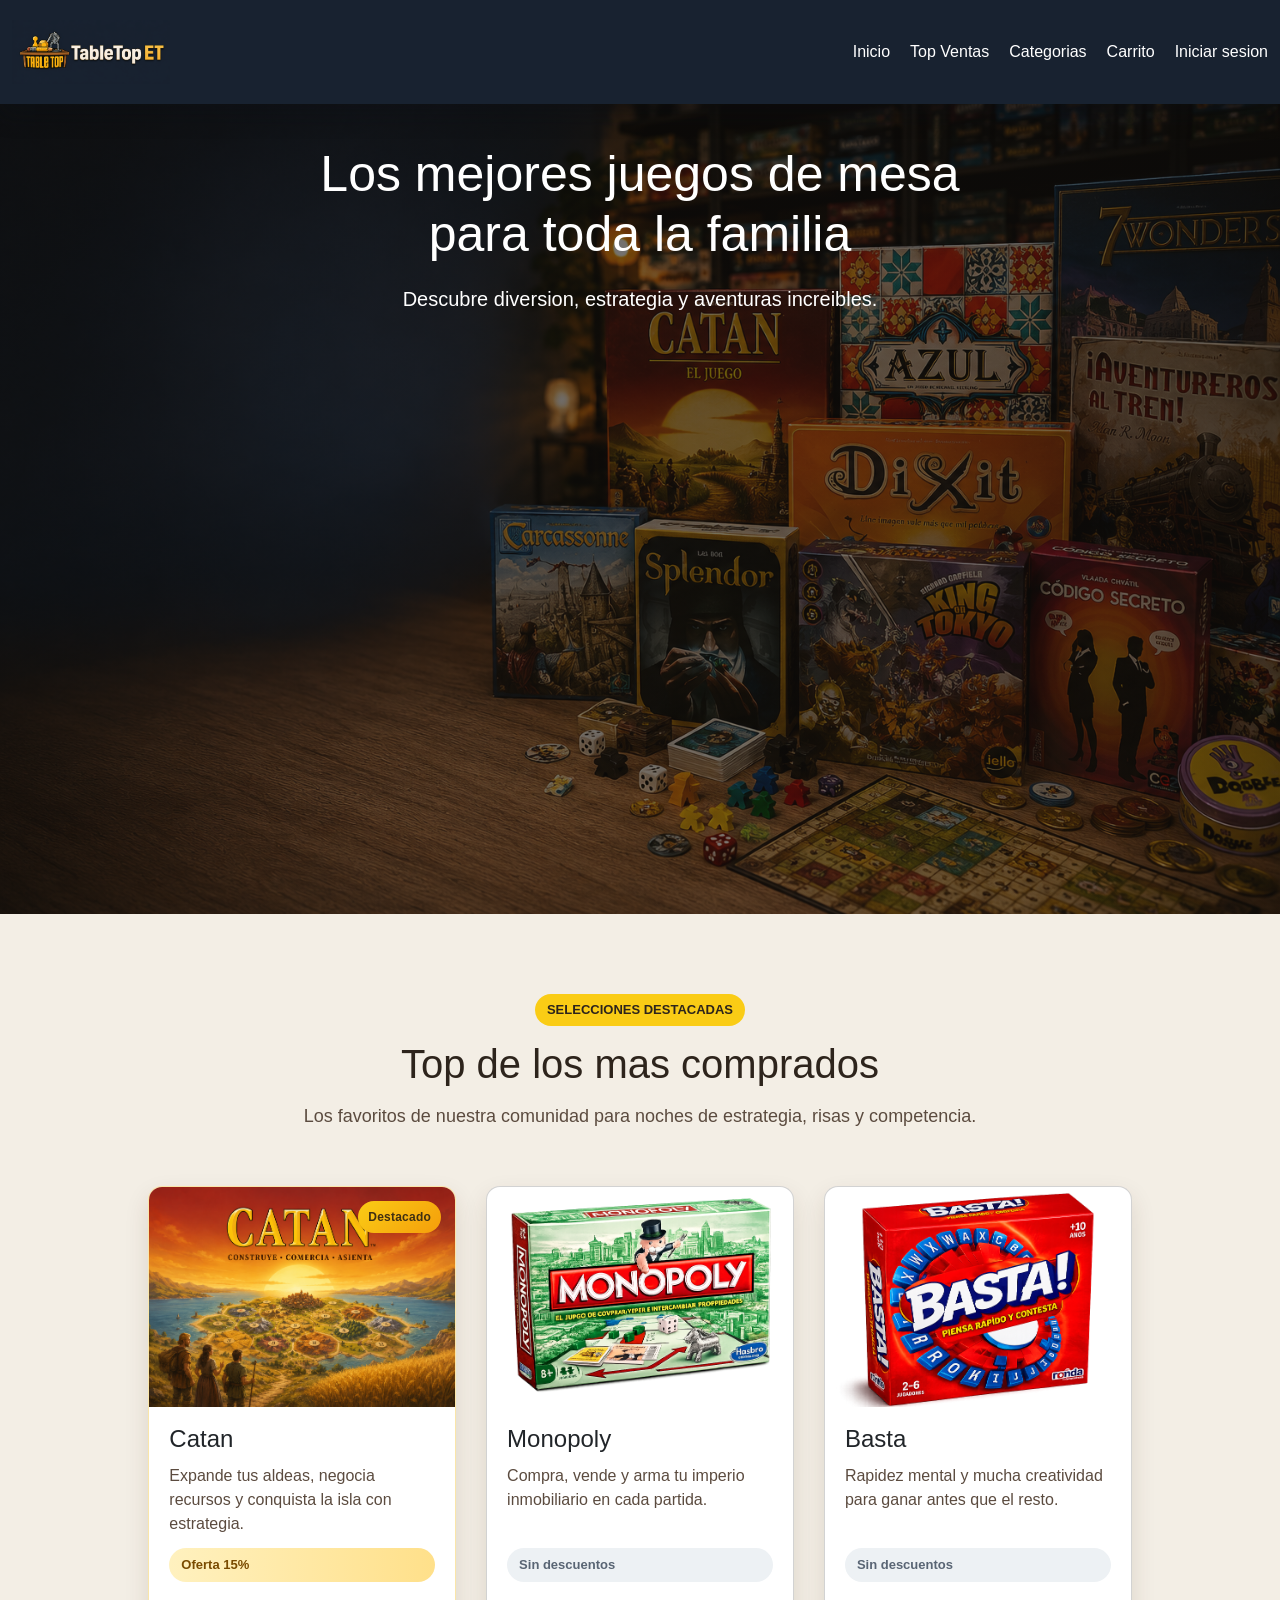
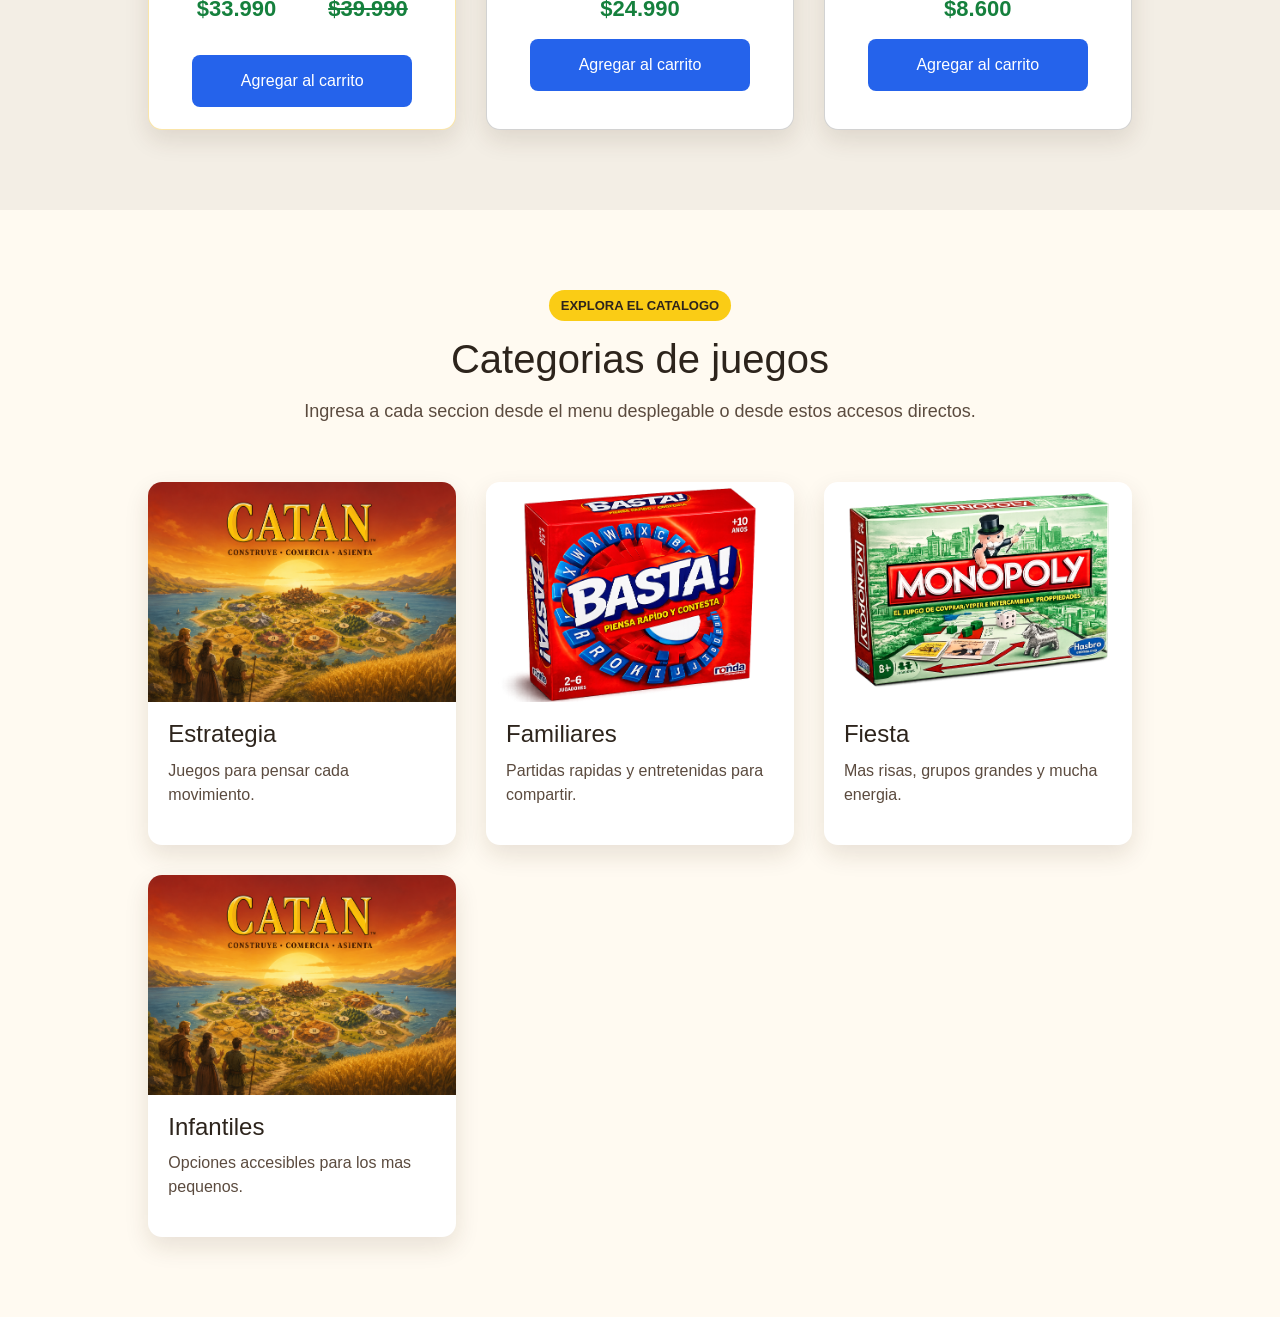
==== commit 71f964bc: "mejor de pagina" ====
--- a/index.html
+++ b/index.html
@@ -3,14 +3,16 @@
 <head>
     <meta charset="UTF-8">
     <meta name="viewport" content="width=device-width, initial-scale=1.0">
+    <link rel="preconnect" href="https://cdn.jsdelivr.net">
+    <link rel="stylesheet" href="https://cdn.jsdelivr.net/npm/bootstrap@5.3.8/dist/css/bootstrap.min.css">
     <title>TableTop ET</title>
     <link rel="stylesheet" href="css/style.css">
 </head>
-<body>
-    <header class="site-header">
+<body class="min-vh-100">
+    <header class="site-header container-fluid">
         <div class="logo">
             <a href="index.html" class="logo-link">
-                <img src="img/logo-navbar.png" alt="Logo de TableTop ET" class="logo-image">
+                <img src="img/logo-navbar.png" alt="Logo de TableTop ET" class="logo-image img-fluid">
             </a>
         </div>
 
@@ -21,7 +23,7 @@
         </button>
 
         <nav id="site-navigation">
-            <ul>
+            <ul class="mb-0">
                 <li><a href="index.html#inicio">Inicio</a></li>
                 <li><a href="index.html#top">Top Ventas</a></li>
                 <li class="dropdown">
@@ -38,14 +40,14 @@
         </nav>
     </header>
 
-    <section class="hero" id="inicio">
+    <section class="hero container-fluid" id="inicio">
         <div class="hero-content">
             <h2>Los mejores juegos de mesa para toda la familia</h2>
             <p>Descubre diversion, estrategia y aventuras increibles.</p>
         </div>
     </section>
 
-    <section class="productos" id="top">
+    <section class="productos container-xxl" id="top">
         <div class="section-heading">
             <span class="eyebrow">Selecciones destacadas</span>
             <h2>Top de los mas comprados</h2>
@@ -71,6 +73,7 @@
                 <img src="img/monopoly.png" alt="Monopoly">
                 <h3>Monopoly</h3>
                 <p>Compra, vende y arma tu imperio inmobiliario en cada partida.</p>
+                <div class="estado-descuento estado-sin-descuento">Sin descuentos</div>
                 <div class="card-acciones">
                     <span>$24.990</span>
                     <button onclick="agregarCarrito('Monopoly')">Agregar al carrito</button>
@@ -81,6 +84,7 @@
                 <img src="img/basta.png" alt="Basta">
                 <h3>Basta</h3>
                 <p>Rapidez mental y mucha creatividad para ganar antes que el resto.</p>
+                <div class="estado-descuento estado-sin-descuento">Sin descuentos</div>
                 <div class="card-acciones">
                     <span>$8.600</span>
                     <button onclick="agregarCarrito('Basta')">Agregar al carrito</button>
@@ -89,7 +93,7 @@
         </div>
     </section>
 
-    <section class="categorias" id="categorias">
+    <section class="categorias container-xxl" id="categorias">
         <div class="section-heading">
             <span class="eyebrow">Explora el catalogo</span>
             <h2>Categorias de juegos</h2>
@@ -131,6 +135,7 @@
         </div>
     </section>
 
+    <script src="https://cdn.jsdelivr.net/npm/bootstrap@5.3.8/dist/js/bootstrap.bundle.min.js"></script>
     <script src="js/script.js"></script>
 </body>
 </html>
--- a/css/style.css
+++ b/css/style.css
@@ -514,6 +514,8 @@
 }
 
 .card {
+    display: flex;
+    flex-direction: column;
     background-color: var(--color-surface);
     border-radius: var(--radius-lg);
     overflow: hidden;
@@ -602,44 +604,54 @@
     font-size: 22px;
     font-weight: bold;
     color: var(--color-success);
+    text-align: center;
 }
 
 .card-acciones {
     display: flex;
+    flex-direction: column;
     align-items: center;
-    justify-content: space-between;
+    justify-content: flex-start;
     gap: 14px;
+    margin-top: auto;
     margin: 0 20px 22px;
 }
 
 .card-acciones > span {
     margin: 0;
+    width: 100%;
 }
 
 .precio-contenedor {
     display: flex;
-    align-items: baseline;
-    gap: 10px;
+    align-items: center;
+    justify-content: center;
+    gap: 12px;
     margin: 0;
     flex-wrap: wrap;
+    width: 100%;
 }
 
 .precio-original {
     font-size: 18px;
-    color: #9b8a78;
+    color: var(--color-success);
     text-decoration: line-through;
     font-weight: 600;
+    order: 2;
 }
 
 .precio-oferta {
     font-size: 24px;
-    color: var(--color-success);
+    color: #c62828;
     font-weight: bold;
+    order: 1;
 }
 
 .card button {
     margin: 0;
-    padding: 12px 20px;
+    width: 100%;
+    max-width: 220px;
+    padding: 14px 20px;
     border: none;
     background-color: var(--color-button);
     color: var(--color-text-light);
@@ -647,10 +659,17 @@
     cursor: pointer;
     transition: var(--transition-base);
     animation: buttonFloat 3.2s ease-in-out infinite;
+    align-self: center;
 }
 
 .card button:hover {
     background-color: var(--color-button-hover);
+}
+
+.card button:disabled {
+    background: #9aa3ad;
+    cursor: not-allowed;
+    animation: none;
 }
 
 .categoria-link {
@@ -677,6 +696,722 @@
 .categoria-link-texto p {
     color: var(--color-text-soft);
     line-height: 1.5;
+}
+
+.carrito-grid {
+    display: grid;
+    grid-template-columns: minmax(0, 2fr) minmax(280px, 360px);
+    gap: 30px;
+    grid-column: 1 / -1;
+    align-items: start;
+}
+
+.carrito-lista-panel,
+.carrito-resumen {
+    background: rgba(255, 250, 241, 0.92);
+    border-radius: var(--radius-lg);
+    box-shadow: var(--shadow-card);
+    padding: 28px;
+}
+
+.carrito-vacio {
+    text-align: center;
+    display: grid;
+    gap: 14px;
+    justify-items: center;
+}
+
+.carrito-vacio p {
+    max-width: 420px;
+    color: var(--color-text-soft);
+}
+
+.carrito-lista {
+    display: grid;
+    gap: 18px;
+}
+
+.carrito-item {
+    display: grid;
+    grid-template-columns: 180px minmax(0, 1fr);
+    gap: 20px;
+    align-items: stretch;
+    padding: 18px;
+    border: 1px solid rgba(24, 34, 48, 0.08);
+    border-radius: var(--radius-lg);
+    background: var(--color-surface);
+}
+
+.carrito-item-imagen {
+    width: 100%;
+    height: 160px;
+    object-fit: cover;
+    border-radius: var(--radius-md);
+}
+
+.carrito-item-contenido {
+    display: grid;
+    gap: 14px;
+}
+
+.carrito-item-head {
+    display: flex;
+    justify-content: space-between;
+    gap: 16px;
+    align-items: flex-start;
+}
+
+.carrito-item-head h3 {
+    margin: 6px 0 0;
+    font-size: 26px;
+}
+
+.carrito-item-categoria {
+    display: inline-block;
+    color: #8a755f;
+    font-size: 13px;
+    font-weight: 700;
+    letter-spacing: 0.04em;
+    text-transform: uppercase;
+}
+
+.carrito-eliminar {
+    border: none;
+    background: transparent;
+    color: #b33b2e;
+    font-weight: 700;
+    cursor: pointer;
+}
+
+.carrito-item-precios {
+    display: flex;
+    align-items: center;
+    gap: 12px;
+    flex-wrap: wrap;
+}
+
+.carrito-precio-normal {
+    font-size: 24px;
+    font-weight: bold;
+    color: var(--color-success);
+}
+
+.carrito-item-footer {
+    display: flex;
+    justify-content: space-between;
+    gap: 16px;
+    align-items: center;
+}
+
+.carrito-cantidad-control {
+    display: inline-flex;
+    align-items: center;
+    gap: 10px;
+    padding: 8px 12px;
+    border-radius: var(--radius-pill);
+    background: #f2e8d8;
+}
+
+.carrito-cantidad-control button {
+    width: 34px;
+    height: 34px;
+    border: none;
+    border-radius: 50%;
+    background: var(--color-brand-dark);
+    color: var(--color-text-light);
+    font-size: 18px;
+    cursor: pointer;
+}
+
+.carrito-cantidad-control span {
+    min-width: 18px;
+    margin: 0;
+    text-align: center;
+    color: var(--color-text);
+    font-size: 18px;
+    font-weight: bold;
+}
+
+.carrito-subtotal {
+    font-size: 24px;
+    color: var(--color-brand-dark);
+}
+
+.carrito-resumen {
+    position: sticky;
+    top: 110px;
+    display: grid;
+    gap: 16px;
+    align-items: start;
+    justify-items: start;
+}
+
+.carrito-resumen h3 {
+    margin: 0;
+    font-size: 28px;
+}
+
+.carrito-resumen-cantidad {
+    color: var(--color-text-soft);
+}
+
+.carrito-resumen-total {
+    font-size: 36px;
+    color: #c62828;
+}
+
+.admin-grid {
+    grid-template-columns: minmax(0, 1.7fr) minmax(320px, 420px);
+    gap: 34px;
+    align-items: start;
+}
+
+.admin-seccion {
+    max-width: 1480px;
+}
+
+.admin-card {
+    width: 100%;
+    max-width: 100%;
+}
+
+.admin-shell {
+    display: grid;
+    grid-template-columns: 230px minmax(0, 1fr);
+    gap: 30px;
+    align-items: start;
+}
+
+.admin-sidebar {
+    position: sticky;
+    top: 110px;
+    display: grid;
+    gap: 8px;
+    padding: 14px;
+    border: 1px solid rgba(24, 34, 48, 0.08);
+    border-radius: var(--radius-lg);
+    background: var(--color-brand-dark);
+    box-shadow: var(--shadow-card);
+}
+
+.admin-sidebar-titulo {
+    padding: 8px 10px 12px;
+    color: var(--color-accent);
+    font-size: 12px;
+    font-weight: 800;
+    text-transform: uppercase;
+}
+
+.admin-menu-opcion {
+    display: grid;
+    grid-template-columns: 4px minmax(0, 1fr);
+    gap: 12px;
+    align-items: stretch;
+    width: 100%;
+    padding: 12px;
+    border: 1px solid transparent;
+    border-radius: var(--radius-sm);
+    background: transparent;
+    color: var(--color-text-light);
+    text-align: left;
+    cursor: pointer;
+    transition: background var(--transition-base), border-color var(--transition-base);
+}
+
+.admin-menu-opcion:hover,
+.admin-menu-opcion.activo {
+    border-color: rgba(244, 197, 66, 0.35);
+    background: rgba(255, 255, 255, 0.09);
+}
+
+.admin-menu-indicador {
+    width: 4px;
+    min-height: 42px;
+    border-radius: var(--radius-pill);
+    background: transparent;
+}
+
+.admin-menu-opcion.activo .admin-menu-indicador {
+    background: var(--color-brand-gold);
+}
+
+.admin-menu-opcion > span:last-child {
+    display: grid;
+    gap: 3px;
+}
+
+.admin-menu-opcion strong {
+    font-size: 15px;
+}
+
+.admin-menu-opcion small {
+    color: rgba(255, 255, 255, 0.62);
+    font-size: 12px;
+}
+
+.admin-contenido {
+    min-width: 0;
+}
+
+.admin-vista[hidden] {
+    display: none !important;
+}
+
+.admin-vista.activo {
+    animation: cardReveal 0.35s ease both;
+}
+
+.admin-resumen-grid {
+    display: grid;
+    grid-template-columns: repeat(2, minmax(0, 1fr));
+    gap: 20px;
+}
+
+.admin-cuenta-resumen {
+    grid-column: 1 / -1;
+}
+
+.admin-section-head {
+    margin-bottom: 24px;
+}
+
+.admin-vacio {
+    text-align: center;
+    display: grid;
+    gap: 12px;
+    color: var(--color-text-soft);
+}
+
+.admin-usuarios-lista {
+    display: grid;
+    gap: 18px;
+}
+
+.admin-usuario-card {
+    display: grid;
+    gap: 18px;
+    padding: 20px;
+    border-radius: var(--radius-lg);
+    border: 1px solid rgba(24, 34, 48, 0.08);
+    background: var(--color-surface);
+}
+
+.admin-usuario-bloqueado {
+    opacity: 0.8;
+    border-color: rgba(179, 59, 46, 0.28);
+    background: #fff5f3;
+}
+
+.admin-usuario-info {
+    display: flex;
+    justify-content: space-between;
+    gap: 16px;
+    align-items: flex-start;
+}
+
+.admin-usuario-info h3 {
+    margin: 8px 0 10px;
+    font-size: 24px;
+}
+
+.admin-usuario-info p {
+    margin: 4px 0;
+    color: var(--color-text-soft);
+}
+
+.admin-usuario-estado {
+    display: inline-flex;
+    align-items: center;
+    justify-content: center;
+    min-width: 108px;
+    padding: 8px 12px;
+    border-radius: var(--radius-pill);
+    font-size: 13px;
+    font-weight: bold;
+    text-transform: uppercase;
+}
+
+.estado-activo {
+    background: #e5f7eb;
+    color: #1c7c43;
+}
+
+.estado-bloqueado {
+    background: #fde8e4;
+    color: #b33b2e;
+}
+
+.admin-usuario-acciones {
+    display: flex;
+    flex-wrap: wrap;
+    gap: 16px;
+    align-items: end;
+    justify-content: space-between;
+}
+
+.admin-control {
+    display: grid;
+    gap: 8px;
+    min-width: 220px;
+    color: var(--color-text-soft);
+    font-weight: 600;
+}
+
+.admin-control select {
+    min-height: 48px;
+    padding: 10px 14px;
+    border: 1px solid rgba(24, 34, 48, 0.14);
+    border-radius: var(--radius-md);
+    background: white;
+    color: var(--color-text);
+}
+
+.admin-toggle-estado {
+    min-width: 210px;
+}
+
+.admin-resumen-texto {
+    color: var(--color-text-soft);
+}
+
+.estado-sin-descuento {
+    background: #edf1f4;
+    color: #596574;
+}
+
+.admin-credenciales {
+    display: grid;
+    gap: 4px;
+    padding: 14px 16px;
+    border-radius: var(--radius-md);
+    background: rgba(244, 197, 66, 0.12);
+    color: var(--color-text);
+}
+
+.admin-resumen {
+    min-height: 100%;
+    top: 120px;
+    align-self: stretch;
+    align-content: start;
+    gap: 20px;
+}
+
+.admin-resumen-bloque {
+    width: 100%;
+    display: grid;
+    gap: 14px;
+    padding: 18px;
+    border: 1px solid rgba(24, 34, 48, 0.08);
+    border-radius: var(--radius-md);
+    background: rgba(255, 255, 255, 0.58);
+}
+
+.admin-resumen-bloque h3 {
+    margin: 0;
+    font-size: 23px;
+}
+
+.admin-resumen-bloque .eyebrow {
+    width: auto;
+    justify-self: start;
+    align-self: start;
+    margin-bottom: 0;
+}
+
+.admin-metricas-grid {
+    display: grid;
+    grid-template-columns: repeat(2, minmax(0, 1fr));
+    gap: 12px;
+}
+
+.admin-metrica {
+    display: grid;
+    gap: 8px;
+    min-height: 110px;
+    padding: 16px;
+    border-radius: var(--radius-md);
+    background: #fff7df;
+    border: 1px solid rgba(244, 197, 66, 0.3);
+}
+
+.admin-metrica span {
+    color: #6f5a42;
+    font-size: 13px;
+    font-weight: 700;
+    text-transform: uppercase;
+}
+
+.admin-metrica strong {
+    color: var(--color-brand-dark);
+    font-size: 38px;
+    line-height: 1;
+}
+
+.admin-metrica-activa {
+    background: #e8f8ee;
+    border-color: rgba(21, 128, 61, 0.24);
+}
+
+.admin-metrica-activa strong {
+    color: var(--color-success);
+}
+
+.admin-resumen .carrito-resumen-total,
+.admin-resumen .carrito-resumen-cantidad,
+.admin-resumen .admin-resumen-texto,
+.admin-resumen .admin-credenciales,
+.admin-resumen .formulario-feedback {
+    width: 100%;
+}
+
+.compras-feedback {
+    grid-column: 2 / span 10;
+    width: 100%;
+    max-width: 1040px;
+    margin: 0 auto 20px;
+    padding: 14px 18px;
+    border-radius: var(--radius-md);
+    text-align: center;
+}
+
+.compras-lista {
+    display: grid;
+    gap: 20px;
+    grid-column: 2 / span 10;
+    width: 100%;
+    max-width: 1040px;
+    margin: 0 auto;
+}
+
+#misComprasPagina .carrito-vacio {
+    grid-column: 2 / span 10;
+}
+
+.compra-card {
+    display: grid;
+    gap: 18px;
+    padding: 24px;
+    border: 1px solid rgba(24, 34, 48, 0.1);
+    border-radius: var(--radius-lg);
+    background: var(--color-surface);
+    box-shadow: var(--shadow-card);
+}
+
+.compra-card-head,
+.compra-card-total {
+    display: flex;
+    justify-content: space-between;
+    gap: 18px;
+    align-items: center;
+}
+
+.compra-card-head h3 {
+    margin: 6px 0 0;
+    font-size: 22px;
+}
+
+.compra-fecha {
+    margin: 5px 0 0;
+    color: var(--color-text-soft);
+}
+
+.compra-estado {
+    padding: 7px 12px;
+    border-radius: var(--radius-pill);
+    background: #e1f5e8;
+    color: var(--color-success);
+    font-size: 13px;
+    font-weight: 700;
+}
+
+.compra-productos {
+    display: grid;
+    gap: 14px;
+    padding: 16px 0;
+    border-top: 1px solid rgba(24, 34, 48, 0.08);
+    border-bottom: 1px solid rgba(24, 34, 48, 0.08);
+}
+
+.compra-producto {
+    display: grid;
+    grid-template-columns: 104px minmax(0, 1fr) auto;
+    gap: 18px;
+    align-items: center;
+    padding: 12px;
+    border-radius: var(--radius-md);
+    background: #fffaf1;
+}
+
+.compra-producto-imagen {
+    width: 104px;
+    height: 86px;
+    object-fit: cover;
+    border-radius: var(--radius-sm);
+}
+
+.compra-producto-info {
+    display: grid;
+    gap: 5px;
+}
+
+.compra-producto-info h4 {
+    margin: 0;
+    font-size: 20px;
+}
+
+.compra-producto-info > span:last-child {
+    color: var(--color-text-soft);
+}
+
+.compra-producto-precio {
+    color: var(--color-success);
+    font-size: 20px;
+}
+
+.compra-card-total {
+    padding-top: 2px;
+    font-size: 17px;
+    font-weight: 700;
+}
+
+.compra-card-total strong {
+    color: #c62828;
+    font-size: 25px;
+}
+
+.admin-productos-seccion {
+    margin-top: 42px;
+    padding-top: 34px;
+    border-top: 1px solid rgba(24, 34, 48, 0.1);
+}
+
+.admin-productos-layout {
+    display: grid;
+    grid-template-columns: 1fr;
+    gap: 34px;
+    align-items: start;
+}
+
+.admin-producto-editor,
+.admin-productos-listado {
+    display: grid;
+    gap: 16px;
+}
+
+.admin-bloque-titulo {
+    display: grid;
+    gap: 3px;
+    padding-bottom: 12px;
+    border-bottom: 1px solid rgba(24, 34, 48, 0.1);
+}
+
+.admin-bloque-titulo span {
+    color: #8a755f;
+    font-size: 12px;
+    font-weight: 800;
+    text-transform: uppercase;
+}
+
+.admin-bloque-titulo h4 {
+    margin: 0;
+    font-size: 21px;
+}
+
+.admin-producto-form {
+    display: grid;
+    grid-template-columns: repeat(3, minmax(0, 1fr));
+    gap: 18px;
+    padding: 24px;
+    border: 1px solid rgba(24, 34, 48, 0.08);
+    border-radius: var(--radius-lg);
+    background: rgba(255, 250, 241, 0.92);
+}
+
+.admin-producto-form > div {
+    display: grid;
+    gap: 7px;
+}
+
+.admin-producto-campo-ancho {
+    grid-column: 1 / -1;
+}
+
+.admin-producto-campo-doble {
+    grid-column: span 2;
+}
+
+.admin-producto-acciones {
+    display: flex !important;
+    flex-wrap: wrap;
+    padding-top: 4px;
+}
+
+.admin-productos-metricas {
+    display: flex;
+    gap: 12px;
+    margin-bottom: 16px;
+    flex-wrap: wrap;
+}
+
+.admin-productos-metricas span {
+    padding: 10px 14px;
+    border-radius: var(--radius-pill);
+    background: #fff1bf;
+    color: #684b13;
+}
+
+.admin-productos-lista {
+    display: grid;
+    grid-template-columns: repeat(2, minmax(0, 1fr));
+    gap: 16px;
+}
+
+.admin-producto-card {
+    display: grid;
+    grid-template-columns: 112px minmax(0, 1fr);
+    gap: 16px;
+    align-items: center;
+    padding: 16px;
+    border: 1px solid rgba(24, 34, 48, 0.09);
+    border-radius: var(--radius-md);
+    background: var(--color-surface);
+}
+
+.admin-producto-card img {
+    width: 112px;
+    height: 96px;
+    object-fit: cover;
+    border-radius: var(--radius-sm);
+}
+
+.admin-producto-card > .btn {
+    grid-column: 1 / -1;
+    justify-self: end;
+    min-width: 130px;
+}
+
+.admin-producto-info h3 {
+    margin: 4px 0 9px;
+    font-size: 20px;
+}
+
+.admin-producto-datos {
+    display: grid;
+    grid-template-columns: repeat(2, minmax(0, 1fr));
+    gap: 8px 14px;
+    align-items: center;
+    color: var(--color-text-soft);
+    font-size: 14px;
+}
+
+.admin-producto-datos .admin-usuario-estado {
+    grid-column: 1 / -1;
+    justify-self: start;
+}
+
+.estado-inactivo {
+    background: #f5e3e1;
+    color: #a3362c;
 }
 
 .acciones-formulario button {
@@ -965,7 +1700,7 @@
 
     .card-acciones {
         flex-direction: column;
-        align-items: flex-start;
+        align-items: center;
     }
 
     .card-acciones .precio-contenedor,
@@ -974,6 +1709,146 @@
         width: 100%;
     }
 
+    .carrito-grid {
+        grid-template-columns: 1fr;
+    }
+
+    .admin-grid {
+        grid-template-columns: 1fr;
+        gap: 24px;
+    }
+
+    .admin-shell {
+        grid-template-columns: 1fr;
+        gap: 20px;
+    }
+
+    .admin-sidebar {
+        position: static;
+        display: grid;
+        grid-template-columns: repeat(3, minmax(0, 1fr));
+        padding: 8px;
+        overflow-x: auto;
+    }
+
+    .admin-sidebar-titulo {
+        display: none;
+    }
+
+    .admin-menu-opcion {
+        grid-template-columns: 1fr;
+        min-width: 100px;
+        padding: 10px;
+        text-align: center;
+    }
+
+    .admin-menu-indicador {
+        width: 100%;
+        min-height: 3px;
+        height: 3px;
+    }
+
+    .admin-menu-opcion small {
+        display: none;
+    }
+
+    .admin-resumen-grid {
+        grid-template-columns: 1fr;
+    }
+
+    .admin-cuenta-resumen {
+        grid-column: auto;
+    }
+
+    .admin-metricas-grid {
+        grid-template-columns: 1fr;
+    }
+
+    .admin-productos-layout,
+    .admin-producto-form {
+        grid-template-columns: 1fr;
+    }
+
+    .admin-producto-campo-doble {
+        grid-column: auto;
+    }
+
+    .admin-productos-lista {
+        grid-template-columns: 1fr;
+    }
+
+    .compras-feedback,
+    .compras-lista,
+    #misComprasPagina .carrito-vacio {
+        grid-column: 1 / -1;
+    }
+
+    .compra-producto {
+        grid-template-columns: 76px minmax(0, 1fr);
+        gap: 12px;
+    }
+
+    .compra-producto-imagen {
+        width: 76px;
+        height: 76px;
+    }
+
+    .compra-producto-precio {
+        grid-column: 2;
+    }
+
+    .admin-producto-campo-ancho {
+        grid-column: auto;
+    }
+
+    .admin-producto-card {
+        grid-template-columns: 72px minmax(0, 1fr);
+    }
+
+    .admin-producto-card img {
+        width: 72px;
+        height: 72px;
+    }
+
+    .admin-producto-card .btn {
+        grid-column: 1 / -1;
+        width: 100%;
+    }
+
+    .carrito-item {
+        grid-template-columns: 1fr;
+    }
+
+    .carrito-item-imagen {
+        height: 220px;
+    }
+
+    .carrito-item-head,
+    .carrito-item-footer,
+    .compra-card-head,
+    .compra-card-total {
+        flex-direction: column;
+        align-items: flex-start;
+    }
+
+    .admin-usuario-info,
+    .admin-usuario-acciones {
+        flex-direction: column;
+        align-items: flex-start;
+    }
+
+    .carrito-resumen {
+        position: static;
+    }
+
+    .admin-card {
+        padding: 24px;
+    }
+
+    .precio-contenedor {
+        justify-content: center;
+    }
+
     .campo-password {
         position: relative;
     }
@@ -1005,6 +1880,33 @@
     .formulario-card {
         grid-column: 2 / span 10;
     }
+
+    .admin-shell {
+        grid-template-columns: 190px minmax(0, 1fr);
+        gap: 20px;
+    }
+
+    .admin-resumen-grid,
+    .admin-productos-layout {
+        grid-template-columns: 1fr;
+    }
+
+    .admin-producto-form {
+        grid-template-columns: repeat(2, minmax(0, 1fr));
+    }
+
+    .admin-producto-campo-doble,
+    .admin-producto-campo-ancho {
+        grid-column: 1 / -1;
+    }
+
+    .admin-productos-lista {
+        grid-template-columns: 1fr;
+    }
+
+    .admin-cuenta-resumen {
+        grid-column: auto;
+    }
 }
 
 /* Para que el boton de hamburguesa solo refleje en vista mobile */
